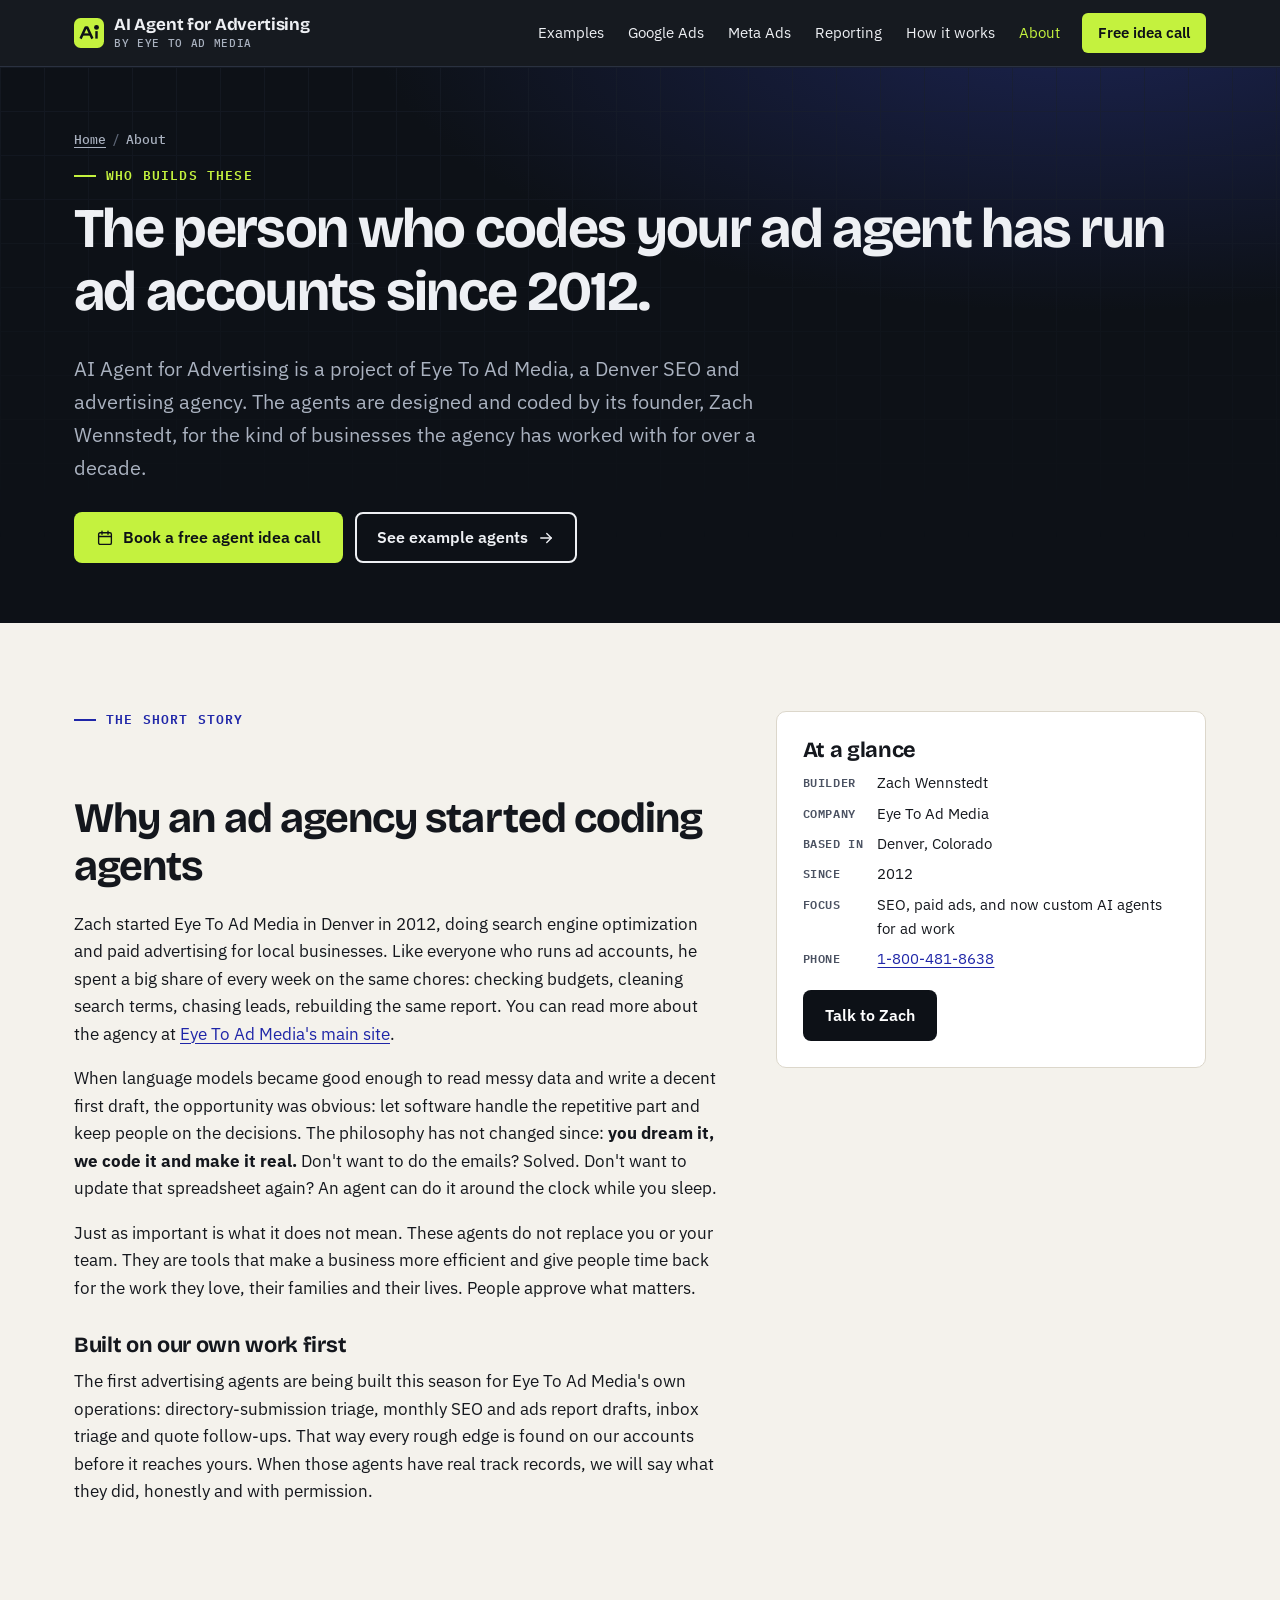
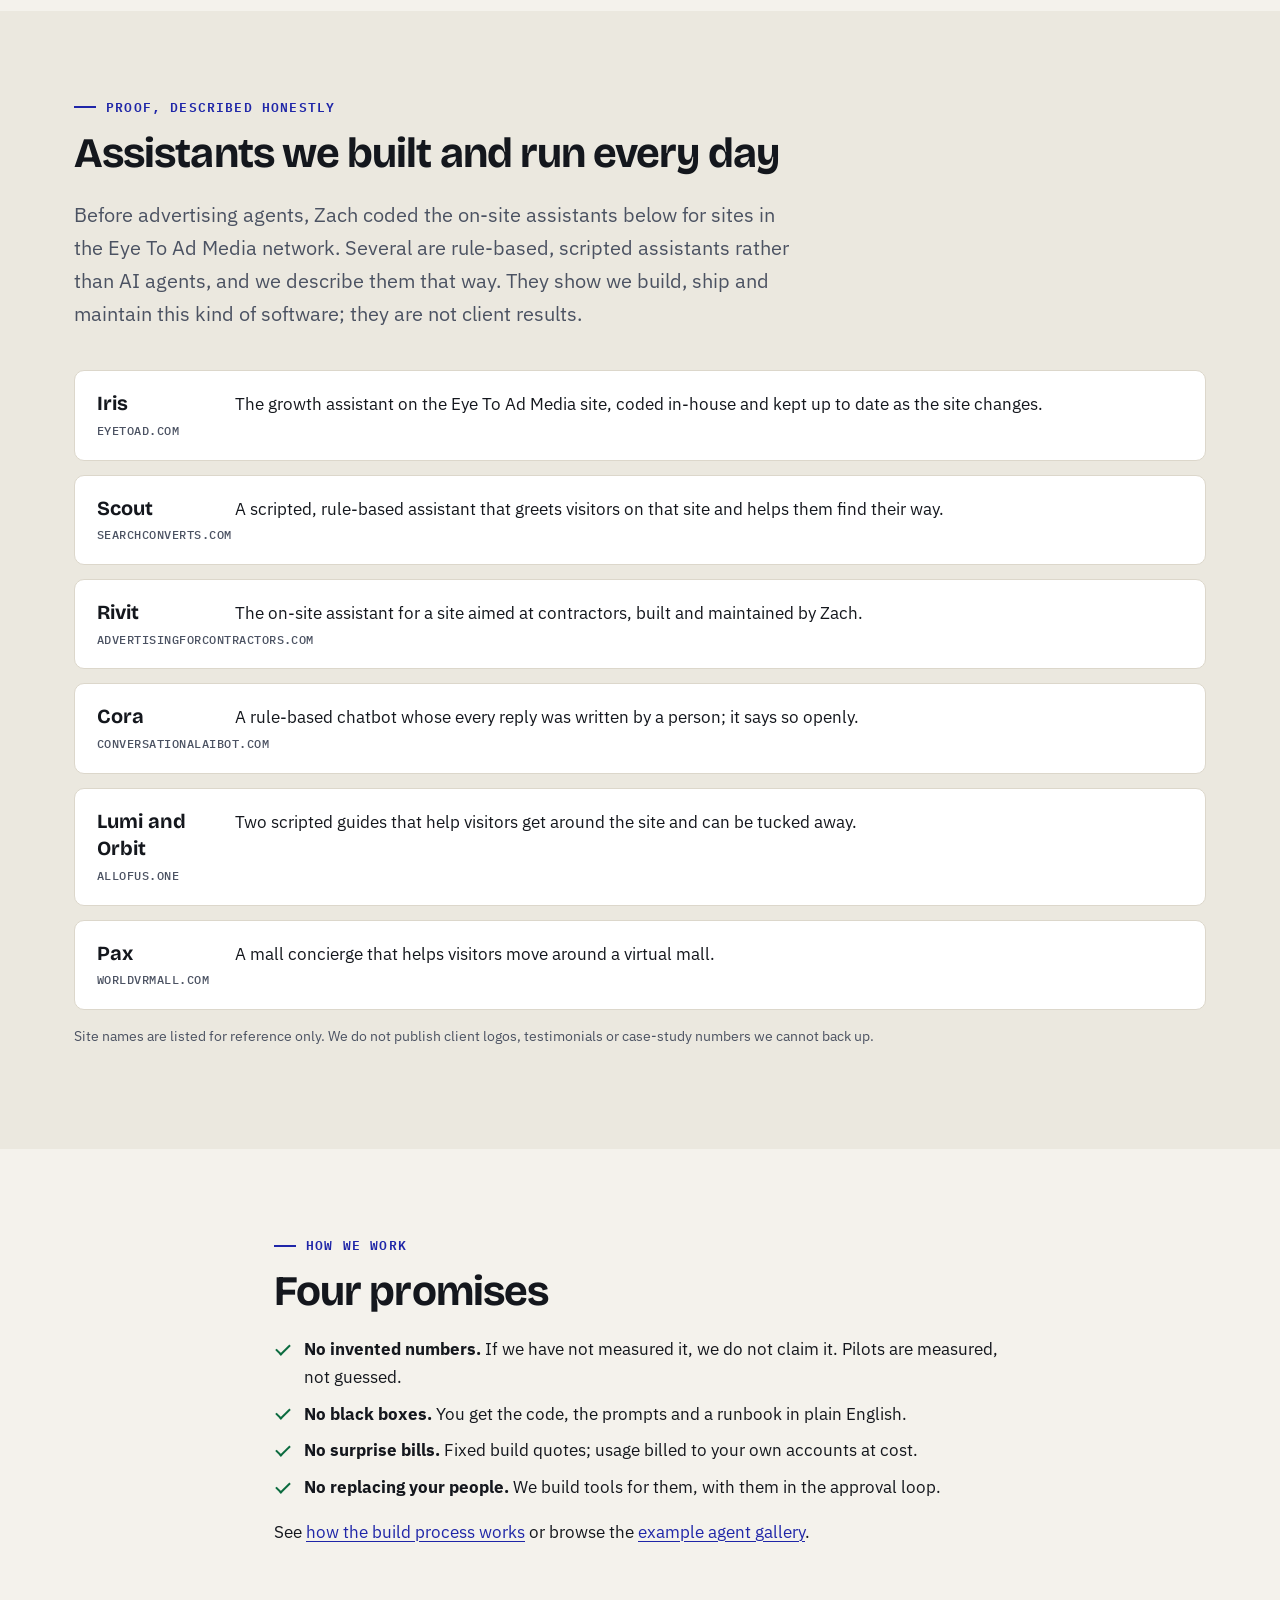
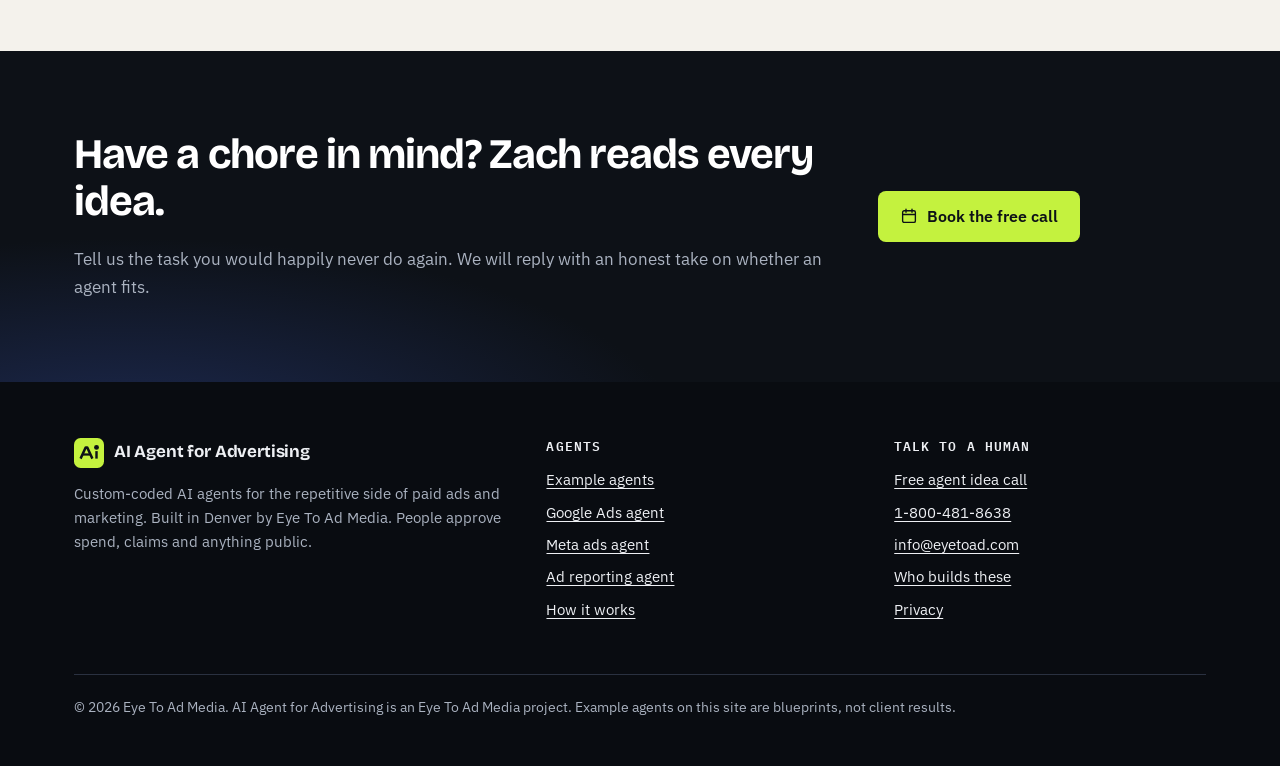
==== about/index.html @ 24d2cf55 "Launch aiagentforadvertising.com static site Home (AI agent for advertising) with animated agent-bot" ====
<!doctype html>
<html lang="en">
<head>
<meta charset="utf-8">
<meta name="viewport" content="width=device-width,initial-scale=1">
<title>About Zach Wennstedt and Eye To Ad Media, Denver</title>
<meta name="description" content="Meet Zach Wennstedt of Eye To Ad Media, a Denver SEO and ads agency since 2012. He codes each ad agent and runs it on his own work first.">
<link rel="canonical" href="https://aiagentforadvertising.com/about/">
<meta name="robots" content="index,follow,max-image-preview:large">
<meta name="theme-color" content="#0d1117">
<link rel="icon" href="/favicon.svg" type="image/svg+xml">
<link rel="apple-touch-icon" href="/apple-touch-icon.png">
<meta property="og:type" content="website">
<meta property="og:site_name" content="AI Agent for Advertising">
<meta property="og:title" content="About Zach Wennstedt and Eye To Ad Media, Denver">
<meta property="og:description" content="Meet Zach Wennstedt of Eye To Ad Media, a Denver SEO and ads agency since 2012. He codes each ad agent and runs it on his own work first.">
<meta property="og:url" content="https://aiagentforadvertising.com/about/">
<meta property="og:image" content="https://aiagentforadvertising.com/og.png">
<meta property="og:image:width" content="1200">
<meta property="og:image:height" content="630">
<meta property="og:image:alt" content="AI Agent for Advertising: an agent watching ad campaigns, with a human approval step">
<meta name="twitter:card" content="summary_large_image">
<meta name="twitter:title" content="About Zach Wennstedt and Eye To Ad Media, Denver">
<meta name="twitter:description" content="Meet Zach Wennstedt of Eye To Ad Media, a Denver SEO and ads agency since 2012. He codes each ad agent and runs it on his own work first.">
<meta name="twitter:image" content="https://aiagentforadvertising.com/og.png">
<link rel="preconnect" href="https://fonts.googleapis.com">
<link rel="preconnect" href="https://fonts.gstatic.com" crossorigin>
<link rel="stylesheet" href="https://fonts.googleapis.com/css2?family=Bricolage+Grotesque:opsz,wght@12..96,700&family=IBM+Plex+Mono:wght@500;600&family=IBM+Plex+Sans:wght@400;500;600&display=swap">
<link rel="stylesheet" href="/assets/site.css">
<script type="application/ld+json">{"@context": "https://schema.org", "@graph": [{"@type": "Organization", "@id": "https://aiagentforadvertising.com/#organization", "name": "AI Agent for Advertising", "url": "https://aiagentforadvertising.com/", "logo": {"@type": "ImageObject", "url": "https://aiagentforadvertising.com/apple-touch-icon.png", "width": 180, "height": 180}, "image": "https://aiagentforadvertising.com/og.png", "description": "Custom-coded AI agents for advertising and marketing work: budget pacing, search-term mining, ad copy drafts, lead follow-up and reporting, with human approval on spend and anything public.", "founder": {"@type": "Person", "name": "Zach Wennstedt"}, "parentOrganization": {"@id": "https://eyetoad.com/#organization", "name": "Eye To Ad Media", "url": "https://eyetoad.com/"}, "areaServed": {"@type": "Country", "name": "United States"}, "knowsAbout": ["AI agents for advertising", "Google Ads", "Meta ads", "PPC reporting", "marketing automation", "human-in-the-loop AI"]}, {"@type": "WebSite", "@id": "https://aiagentforadvertising.com/#website", "url": "https://aiagentforadvertising.com/", "name": "AI Agent for Advertising", "publisher": {"@id": "https://aiagentforadvertising.com/#organization"}, "inLanguage": "en-US"}, {"@type": "AboutPage", "@id": "https://aiagentforadvertising.com/about/#webpage", "url": "https://aiagentforadvertising.com/about/", "name": "About Zach Wennstedt and Eye To Ad Media, Denver", "description": "Meet Zach Wennstedt of Eye To Ad Media, a Denver SEO and ads agency since 2012. He codes each ad agent and runs it on his own work first.", "isPartOf": {"@id": "https://aiagentforadvertising.com/#website"}, "about": {"@id": "https://aiagentforadvertising.com/#organization"}, "inLanguage": "en-US", "primaryImageOfPage": {"@type": "ImageObject", "url": "https://aiagentforadvertising.com/og.png"}, "breadcrumb": {"@id": "https://aiagentforadvertising.com/about/#breadcrumb"}}, {"@type": "BreadcrumbList", "@id": "https://aiagentforadvertising.com/about/#breadcrumb", "itemListElement": [{"@type": "ListItem", "position": 1, "name": "Home", "item": "https://aiagentforadvertising.com/"}, {"@type": "ListItem", "position": 2, "name": "About", "item": "https://aiagentforadvertising.com/about/"}]}, {"@type": "Person", "@id": "https://aiagentforadvertising.com/about/#zach", "name": "Zach Wennstedt", "jobTitle": "Founder", "worksFor": {"@id": "https://eyetoad.com/#organization", "name": "Eye To Ad Media"}, "knowsAbout": ["Google Ads", "Meta ads", "SEO", "AI agents"]}]}</script>
</head>
<body>
<a class="skip" href="#main">Skip to content</a>
<header class="site-head"><div class="wrap">
<a class="brand" href="/" aria-label="AI Agent for Advertising home"><svg viewBox="0 0 32 32" aria-hidden="true" focusable="false"><rect width="32" height="32" rx="7" fill="#c4f23e"/><path d="M7 22l5.5-12h1.6L19.6 22" fill="none" stroke="#0d1117" stroke-width="2.6" stroke-linejoin="round"/><path d="M9.6 17.6h7.4" stroke="#0d1117" stroke-width="2.4"/><circle cx="24" cy="10" r="2.6" fill="#0d1117"/><path d="M24 14v8" stroke="#0d1117" stroke-width="2.6"/></svg><span>AI Agent for Advertising<small>by Eye To Ad Media</small></span></a>
<nav class="nav" aria-label="Main"><a href="/examples/">Examples</a><a href="/google-ads-agent/">Google Ads</a><a href="/meta-ads-agent/">Meta Ads</a><a href="/ad-reporting-agent/">Reporting</a><a href="/how-it-works/">How it works</a><a href="/about/" aria-current="page">About</a><a class="btn btn-lime" href="/contact/">Free idea call</a></nav>
<details class="menu"><summary aria-label="Open menu"><svg viewBox="0 0 24 24" fill="none" stroke="currentColor" stroke-width="1.8" stroke-linecap="round" stroke-linejoin="round" aria-hidden="true" focusable="false"><path d="M4 7h16M4 12h16M4 17h16"/></svg>Menu</summary><nav aria-label="Mobile"><a href="/examples/">Examples</a><a href="/google-ads-agent/">Google Ads</a><a href="/meta-ads-agent/">Meta Ads</a><a href="/ad-reporting-agent/">Reporting</a><a href="/how-it-works/">How it works</a><a href="/about/" aria-current="page">About</a><a class="btn btn-lime" href="/contact/">Free idea call</a></nav></details>
</div></header>
<main id="main">

<section class="hero dark page-hero" aria-labelledby="h1"><div class="wrap">
<nav class="crumbs" aria-label="Breadcrumb"><ol><li><a href="/">Home</a></li><li aria-current="page">About</li></ol></nav><p class="eyebrow">Who builds these</p><h1 id="h1">The person who codes your ad agent has run ad accounts since 2012.</h1><p class="lead">AI Agent for Advertising is a project of Eye To Ad Media, a Denver SEO and advertising agency. The agents are designed and coded by its founder, Zach Wennstedt, for the kind of businesses the agency has worked with for over a decade.</p>
<div class="ctas"><a class="btn btn-lime" href="/contact/"><svg viewBox="0 0 24 24" fill="none" stroke="currentColor" stroke-width="1.8" stroke-linecap="round" stroke-linejoin="round" aria-hidden="true" focusable="false"><rect x="3.5" y="5" width="17" height="15.5" rx="2"/><path d="M3.5 10h17M8 3v4M16 3v4"/></svg>Book a free agent idea call</a><a class="btn btn-ghost" href="/examples/">See example agents<svg viewBox="0 0 24 24" fill="none" stroke="currentColor" stroke-width="1.8" stroke-linecap="round" stroke-linejoin="round" aria-hidden="true" focusable="false"><path d="M5 12h14"/><path d="M13 6l6 6-6 6"/></svg></a></div>
</div></section>

<section class="sec" aria-labelledby="h-story"><div class="wrap">
<div class="split r">
<div class="prose"><p class="eyebrow">The short story</p><h2 id="h-story">Why an ad agency started coding agents</h2>
<p>Zach started Eye To Ad Media in Denver in 2012, doing search engine optimization and paid advertising for local businesses. Like everyone who runs ad accounts, he spent a big share of every week on the same chores: checking budgets, cleaning search terms, chasing leads, rebuilding the same report. You can read more about the agency at <a href="https://eyetoad.com/">Eye To Ad Media's main site</a>.</p>
<p>When language models became good enough to read messy data and write a decent first draft, the opportunity was obvious: let software handle the repetitive part and keep people on the decisions. The philosophy has not changed since: <b>you dream it, we code it and make it real.</b> Don't want to do the emails? Solved. Don't want to update that spreadsheet again? An agent can do it around the clock while you sleep.</p>
<p>Just as important is what it does not mean. These agents do not replace you or your team. They are tools that make a business more efficient and give people time back for the work they love, their families and their lives. People approve what matters.</p>
<h3>Built on our own work first</h3>
<p>The first advertising agents are being built this season for Eye To Ad Media's own operations: directory-submission triage, monthly SEO and ads report drafts, inbox triage and quote follow-ups. That way every rough edge is found on our accounts before it reaches yours. When those agents have real track records, we will say what they did, honestly and with permission.</p></div>
<aside class="card"><h3>At a glance</h3>
<dl class="kv"><dt>Builder</dt><dd>Zach Wennstedt</dd><dt>Company</dt><dd>Eye To Ad Media</dd><dt>Based in</dt><dd>Denver, Colorado</dd><dt>Since</dt><dd>2012</dd><dt>Focus</dt><dd>SEO, paid ads, and now custom AI agents for ad work</dd><dt>Phone</dt><dd><a href="tel:+18004818638">1-800-481-8638</a></dd></dl>
<p style="margin-top:18px"><a class="btn btn-ink" href="/contact/">Talk to Zach</a></p></aside>
</div></div></section>

<section class="sec alt" aria-labelledby="h-proof"><div class="wrap">
<div class="head-row"><p class="eyebrow">Proof, described honestly</p><h2 id="h-proof">Assistants we built and run every day</h2>
<p class="lead">Before advertising agents, Zach coded the on-site assistants below for sites in the Eye To Ad Media network. Several are rule-based, scripted assistants rather than AI agents, and we describe them that way. They show we build, ship and maintain this kind of software; they are not client results.</p></div>
<ul class="proof"><li><div><b>Iris</b><span class="k">eyetoad.com</span></div><p style="margin:0">The growth assistant on the Eye To Ad Media site, coded in-house and kept up to date as the site changes.</p></li><li><div><b>Scout</b><span class="k">searchconverts.com</span></div><p style="margin:0">A scripted, rule-based assistant that greets visitors on that site and helps them find their way.</p></li><li><div><b>Rivit</b><span class="k">advertisingforcontractors.com</span></div><p style="margin:0">The on-site assistant for a site aimed at contractors, built and maintained by Zach.</p></li><li><div><b>Cora</b><span class="k">conversationalaibot.com</span></div><p style="margin:0">A rule-based chatbot whose every reply was written by a person; it says so openly.</p></li><li><div><b>Lumi and Orbit</b><span class="k">allofus.one</span></div><p style="margin:0">Two scripted guides that help visitors get around the site and can be tucked away.</p></li><li><div><b>Pax</b><span class="k">worldvrmall.com</span></div><p style="margin:0">A mall concierge that helps visitors move around a virtual mall.</p></li></ul>
<p class="src" style="margin-top:16px">Site names are listed for reference only. We do not publish client logos, testimonials or case-study numbers we cannot back up.</p>
</div></section>

<section class="sec" aria-labelledby="h-how"><div class="wrap narrow">
<p class="eyebrow">How we work</p><h2 id="h-how">Four promises</h2>
<ul class="checks">
<li><b>No invented numbers.</b> If we have not measured it, we do not claim it. Pilots are measured, not guessed.</li>
<li><b>No black boxes.</b> You get the code, the prompts and a runbook in plain English.</li>
<li><b>No surprise bills.</b> Fixed build quotes; usage billed to your own accounts at cost.</li>
<li><b>No replacing your people.</b> We build tools for them, with them in the approval loop.</li>
</ul>
<p>See <a href="/how-it-works/">how the build process works</a> or browse the <a href="/examples/">example agent gallery</a>.</p>
</div></section>
<section class="cta-band"><div class="wrap">
<div><h2>Have a chore in mind? Zach reads every idea.</h2><p>Tell us the task you would happily never do again. We will reply with an honest take on whether an agent fits.</p></div>
<div><a class="btn btn-lime" href="/contact/"><svg viewBox="0 0 24 24" fill="none" stroke="currentColor" stroke-width="1.8" stroke-linecap="round" stroke-linejoin="round" aria-hidden="true" focusable="false"><rect x="3.5" y="5" width="17" height="15.5" rx="2"/><path d="M3.5 10h17M8 3v4M16 3v4"/></svg>Book the free call</a></div>
</div></section>

</main>
<footer class="foot"><div class="wrap">
<div class="about"><a class="brand" href="/"><svg viewBox="0 0 32 32" aria-hidden="true" focusable="false"><rect width="32" height="32" rx="7" fill="#c4f23e"/><path d="M7 22l5.5-12h1.6L19.6 22" fill="none" stroke="#0d1117" stroke-width="2.6" stroke-linejoin="round"/><path d="M9.6 17.6h7.4" stroke="#0d1117" stroke-width="2.4"/><circle cx="24" cy="10" r="2.6" fill="#0d1117"/><path d="M24 14v8" stroke="#0d1117" stroke-width="2.6"/></svg><span>AI Agent for Advertising</span></a>
<p style="margin-top:14px">Custom-coded AI agents for the repetitive side of paid ads and marketing. Built in Denver by Eye To Ad Media. People approve spend, claims and anything public.</p></div>
<div><h2>Agents</h2><ul>
<li><a href="/examples/">Example agents</a></li><li><a href="/google-ads-agent/">Google Ads agent</a></li>
<li><a href="/meta-ads-agent/">Meta ads agent</a></li><li><a href="/ad-reporting-agent/">Ad reporting agent</a></li>
<li><a href="/how-it-works/">How it works</a></li></ul></div>
<div><h2>Talk to a human</h2><ul>
<li><a href="/contact/">Free agent idea call</a></li>
<li><a href="tel:+18004818638">1-800-481-8638</a></li>
<li><a href="mailto:info@eyetoad.com">info@eyetoad.com</a></li>
<li><a href="/about/">Who builds these</a></li><li><a href="/privacy/">Privacy</a></li></ul></div>
<p class="legal">&copy; 2026 Eye To Ad Media. AI Agent for Advertising is an Eye To Ad Media project. Example agents on this site are blueprints, not client results.</p>
</div></footer>
<script src="/assets/site.js" defer></script>
</body>
</html>
---- assets/site.css ----
/* aiagentforadvertising.com — "ops console" design system */
:root{
  --ink:#0d1117;--ink2:#161b24;--paper:#f4f2ec;--card:#fff;--line:#dcd7cb;--line2:#ebe7dd;
  --text:#14171d;--muted:#4b5262;--accent:#3038d6;--accent-ink:#1f26a8;--accent-soft:#e7e8fb;
  --lime:#c4f23e;--amber:#9a4a06;--amber-soft:#fdf0dc;--green:#0b6b3f;--green-soft:#e2f4ea;--red:#a3202a;--red-soft:#fbe5e6;
  --on-dark:#eef0f4;--on-dark-muted:#aab2c0;--dark-line:#2a3140;
  --r:10px;--r-sm:6px;--max:1180px;--gut:24px;
  --f-head:"Bricolage Grotesque",ui-sans-serif,system-ui,sans-serif;
  --f-body:"IBM Plex Sans",ui-sans-serif,system-ui,-apple-system,"Segoe UI",sans-serif;
  --f-mono:"IBM Plex Mono",ui-monospace,SFMono-Regular,Menlo,monospace;
}
*,*::before,*::after{box-sizing:border-box}
html{-webkit-text-size-adjust:100%;scroll-padding-top:84px}
body{margin:0;background:var(--paper);color:var(--text);font:400 17px/1.62 var(--f-body);overflow-x:hidden}
img,svg{max-width:100%;height:auto}
a{color:var(--accent-ink);text-underline-offset:3px;text-decoration-thickness:1px}
a:hover{text-decoration-thickness:2px}
:focus-visible{outline:3px solid var(--accent);outline-offset:3px;border-radius:4px}
.dark :focus-visible,.site-head :focus-visible,.foot :focus-visible{outline-color:var(--lime)}
h1,h2,h3,h4{font-family:var(--f-head);line-height:1.12;letter-spacing:-.015em;margin:0 0 .5em;color:inherit;font-weight:700}
h1{font-size:clamp(34px,4.6vw,56px);letter-spacing:-.03em}
h2{font-size:clamp(27px,3.4vw,42px);letter-spacing:-.022em}
h3{font-size:clamp(19px,1.7vw,22px)}
p{margin:0 0 1em}
ul,ol{padding-left:1.2em;margin:0 0 1em}
li{margin:.25em 0}
.skip{position:absolute;left:-999px;top:8px;background:var(--lime);color:var(--ink);padding:10px 14px;z-index:99;border-radius:var(--r-sm);font-weight:600}
.skip:focus{left:8px}
.wrap{max-width:var(--max);margin:0 auto;padding:0 var(--gut)}
.narrow{max-width:780px}
.sec{padding:88px 0}
.sec.tight{padding:56px 0}
.sec.alt{background:#ebe8df}
.eyebrow{font:600 13px/1.3 var(--f-mono);letter-spacing:.09em;text-transform:uppercase;color:var(--accent-ink);margin:0 0 14px;display:flex;align-items:center;gap:10px}
.eyebrow::before{content:"";width:22px;height:2px;background:currentColor}
.dark .eyebrow{color:var(--lime)}
.lead{font-size:clamp(18px,1.6vw,21px);color:var(--muted);max-width:720px}
.dark .lead{color:var(--on-dark-muted)}
.mono{font-family:var(--f-mono)}
.small{font-size:14px}
.muted{color:var(--muted)}
.dark{background:var(--ink);color:var(--on-dark)}
.dark a{color:var(--lime)}

/* header */
.site-head{position:sticky;top:0;z-index:50;background:rgba(13,17,23,.96);color:var(--on-dark);border-bottom:1px solid var(--dark-line);backdrop-filter:saturate(1.4) blur(8px)}
.site-head .wrap{display:flex;align-items:center;justify-content:space-between;gap:20px;min-height:66px}
.brand{display:flex;align-items:center;gap:10px;color:var(--on-dark);text-decoration:none;font:700 17px/1.1 var(--f-head);letter-spacing:-.01em}
.brand svg{width:30px;height:30px;flex:none}
.brand small{display:block;font:500 11px/1.2 var(--f-mono);color:var(--on-dark-muted);letter-spacing:.06em;text-transform:uppercase;margin-top:3px}
.nav{display:flex;align-items:center;gap:4px}
.nav a{color:var(--on-dark);text-decoration:none;font-size:15px;padding:8px 10px;border-radius:var(--r-sm)}
.nav a:hover{background:#1d2430}
.nav a[aria-current="page"]{color:var(--lime)}
.nav .btn{margin-left:8px}
.menu{display:none}

/* buttons */
.btn{display:inline-flex;align-items:center;justify-content:center;gap:9px;font:600 16px/1.2 var(--f-body);padding:14px 20px;border-radius:8px;border:2px solid transparent;text-decoration:none;cursor:pointer;transition:transform .15s ease,background .15s ease}
.btn svg{width:18px;height:18px;flex:none}
.btn-lime{background:var(--lime);color:#0d1117!important}
.btn-lime:hover{background:#d6ff5c}
.btn-ink{background:var(--ink);color:#fff!important}
.btn-ink:hover{background:#262d3a}
.btn-ghost{border-color:currentColor;color:inherit!important;background:transparent}
.dark .btn-ghost{color:var(--on-dark)!important}
.btn-ghost:hover{background:rgba(127,127,127,.12)}
.nav .btn{padding:9px 14px;font-size:15px}
.btn:active{transform:translateY(1px)}
.ctas{display:flex;flex-wrap:wrap;gap:12px;margin-top:28px}

/* hero */
.hero{position:relative;overflow:hidden;padding:72px 0 80px;background:var(--ink) radial-gradient(1200px 500px at 85% -10%,#1b2350 0%,transparent 60%)}
.hero::before{content:"";position:absolute;inset:0;background-image:linear-gradient(#1a202b 1px,transparent 1px),linear-gradient(90deg,#1a202b 1px,transparent 1px);background-size:44px 44px;opacity:.55;mask-image:linear-gradient(180deg,#000 0%,transparent 85%);-webkit-mask-image:linear-gradient(180deg,#000 0%,transparent 85%)}
.hero .wrap{position:relative;display:grid;grid-template-columns:1fr 1.05fr;gap:48px;align-items:center}
.hero h1 em{font-style:normal;color:var(--lime)}
.hero-sub{display:flex;flex-wrap:wrap;gap:8px 18px;margin-top:26px;font:500 13px/1.4 var(--f-mono);color:var(--on-dark-muted)}
.hero-sub span{display:inline-flex;align-items:center;gap:7px}
.hero-sub svg{width:15px;height:15px;color:var(--lime)}
.page-hero{padding:64px 0 60px}
.page-hero .wrap{display:block}
.crumbs{font:500 13px/1.4 var(--f-mono);color:var(--on-dark-muted);margin:0 0 18px}
.crumbs ol{list-style:none;padding:0;margin:0;display:flex;flex-wrap:wrap;gap:6px}
.crumbs li{margin:0}
.crumbs li+li::before{content:"/";margin-right:6px;color:#5d6676}
.crumbs a{color:var(--on-dark-muted)}

/* console visual */
.console{background:#0a0e14;border:1px solid var(--dark-line);border-radius:var(--r);box-shadow:0 30px 80px -30px rgba(0,0,0,.8),0 0 0 1px rgba(196,242,62,.05);overflow:hidden}
.console figcaption{font:500 12px/1.4 var(--f-mono);color:var(--on-dark-muted);padding:10px 14px;border-top:1px solid var(--dark-line)}
.console svg{display:block;width:100%;height:auto}
.scan{animation:scan 6s linear infinite}
@keyframes scan{0%{transform:translateX(0)}100%{transform:translateX(330px)}}
.blink{animation:blink 1.6s steps(2,start) infinite}
@keyframes blink{to{visibility:hidden}}
.log-line{opacity:0;animation:logIn 12s ease infinite}
.log-line:nth-of-type(2){animation-delay:3s}
.log-line:nth-of-type(3){animation-delay:6s}
.log-line:nth-of-type(4){animation-delay:9s}
@keyframes logIn{0%{opacity:0}4%{opacity:1}88%{opacity:1}96%,100%{opacity:0}}
.pulse{animation:pulse 2.4s ease-in-out infinite;transform-origin:center;transform-box:fill-box}
@keyframes pulse{0%,100%{opacity:.35}50%{opacity:1}}
.bar-grow{animation:grow 6s ease-in-out infinite alternate;transform-box:fill-box;transform-origin:left center}
@keyframes grow{from{transform:scaleX(.82)}to{transform:scaleX(1)}}

/* cards & grids */
.grid{display:grid;gap:20px;grid-template-columns:repeat(auto-fit,minmax(min(100%,270px),1fr))}
.grid.wide{grid-template-columns:repeat(auto-fit,minmax(min(100%,340px),1fr))}
.grid.two{grid-template-columns:repeat(2,minmax(0,1fr))}
.card{background:var(--card);border:1px solid var(--line);border-radius:var(--r);padding:26px}
.card h3{margin-bottom:.4em}
.card h3>svg{width:22px;height:22px;vertical-align:-4px;color:var(--accent);margin-right:4px}
.card p:last-child,.card ul:last-child{margin-bottom:0}
.ico{width:42px;height:42px;border-radius:8px;background:var(--accent-soft);color:var(--accent);display:grid;place-items:center;margin-bottom:16px}
.ico svg{width:22px;height:22px}
.approve{display:flex;gap:8px;align-items:flex-start;margin-top:14px;padding-top:14px;border-top:1px dashed var(--line);font-size:15px;color:var(--muted)}
.approve svg{width:18px;height:18px;flex:none;margin-top:3px;color:var(--green)}
.approve b{color:var(--text)}
.split{display:grid;grid-template-columns:1fr 1fr;gap:56px;align-items:start}
.split.r{grid-template-columns:1.2fr .8fr}
.head-row{max-width:760px;margin-bottom:40px}

/* compare table */
.tbl-wrap{overflow-x:auto;border:1px solid var(--line);border-radius:var(--r);background:var(--card)}
table{border-collapse:collapse;width:100%;font-size:15.5px}
th,td{text-align:left;vertical-align:top;padding:14px 16px;border-bottom:1px solid var(--line2)}
thead th{font:600 13px/1.3 var(--f-mono);text-transform:uppercase;letter-spacing:.06em;color:var(--muted);background:#faf9f5}
tbody tr:last-child td,tbody tr:last-child th{border-bottom:0}
th[scope=row]{font-weight:600;width:20%}
.col-us{background:#f5f6ff}
.cmp{min-width:720px}

/* approval tiers */
.tiers{display:grid;grid-template-columns:repeat(3,minmax(0,1fr));gap:20px}
.tier{border-radius:var(--r);padding:26px;border:1px solid var(--line);background:var(--card)}
.tier h3{display:flex;align-items:center;gap:10px}
.tier h3 svg{width:22px;height:22px}
.tier.go{border-top:5px solid var(--green)}.tier.go h3 svg{color:var(--green)}
.tier.ask{border-top:5px solid var(--amber)}.tier.ask h3 svg{color:var(--amber)}
.tier.no{border-top:5px solid var(--red)}.tier.no h3 svg{color:var(--red)}
.tier ul{padding-left:1.1em}

/* steps */
.steps{counter-reset:s;display:grid;grid-template-columns:repeat(4,minmax(0,1fr));gap:20px;list-style:none;padding:0}
.steps li{margin:0;counter-increment:s;background:var(--ink2);border:1px solid var(--dark-line);border-radius:var(--r);padding:26px;color:var(--on-dark)}
.steps li::before{content:"0" counter(s);display:block;font:600 14px/1 var(--f-mono);color:var(--lime);margin-bottom:18px}
.steps h3{color:#fff}
.steps p{color:var(--on-dark-muted);margin:0}

/* calculator */
.calc{display:grid;grid-template-columns:1.25fr .75fr;gap:0;background:var(--card);border:1px solid var(--line);border-radius:var(--r);overflow:hidden}
.calc-in{padding:28px}
.calc-out{background:var(--ink);color:var(--on-dark);padding:28px;display:flex;flex-direction:column;gap:18px}
.row{display:grid;grid-template-columns:1fr 112px;gap:14px;align-items:center;padding:11px 0;border-bottom:1px solid var(--line2)}
.row label{font-weight:500}
.row small{display:block;color:var(--muted);font-size:13.5px;font-weight:400}
input[type=number],input[type=text],input[type=email],input[type=tel],select,textarea{width:100%;font:inherit;font-size:16px;color:var(--text);background:#fff;border:1.5px solid #9aa1ad;border-radius:var(--r-sm);padding:10px 12px}
input:focus,select:focus,textarea:focus{border-color:var(--accent)}
.calc-out .big{font:700 clamp(36px,4vw,52px)/1 var(--f-head);color:var(--lime)}
.calc-out .lbl{font:500 13px/1.4 var(--f-mono);color:var(--on-dark-muted);text-transform:uppercase;letter-spacing:.05em}
.calc-out .stat{border-bottom:1px solid var(--dark-line);padding-bottom:16px}
.assume{margin-top:18px;background:var(--amber-soft);border:1px solid #f0d5ab;border-radius:var(--r-sm);padding:14px 16px;font-size:14.5px}
.assume b{color:var(--amber)}

/* charts */
.chart{background:var(--card);border:1px solid var(--line);border-radius:var(--r);padding:22px 22px 16px;margin:0}
.chart svg{display:block;width:100%;height:auto}
.chart figcaption{font-size:14px;color:var(--muted);margin-top:10px}
.chart details{margin-top:10px;font-size:14px}
.chart summary{cursor:pointer;font-weight:600;color:var(--accent-ink)}
.chart table{font-size:14px;margin-top:8px}
.src{font-size:13.5px;color:var(--muted)}
.src a{color:var(--muted)}

/* FAQ */
.faq details{background:var(--card);border:1px solid var(--line);border-radius:var(--r);margin:0 0 12px;padding:0}
.faq summary{list-style:none;cursor:pointer;padding:20px 54px 20px 22px;font:600 18px/1.35 var(--f-head);position:relative}
.faq summary::-webkit-details-marker{display:none}
.faq summary::after{content:"";position:absolute;right:22px;top:50%;width:12px;height:12px;border-right:2px solid var(--accent);border-bottom:2px solid var(--accent);transform:translateY(-70%) rotate(45deg);transition:transform .2s}
.faq details[open] summary::after{transform:translateY(-30%) rotate(-135deg)}
.faq .a{padding:0 22px 20px;color:var(--muted)}
.faq .a p:last-child{margin:0}

/* callouts */
.note{border-left:4px solid var(--accent);background:var(--accent-soft);padding:16px 20px;border-radius:0 var(--r-sm) var(--r-sm) 0;margin:0 0 1.2em}
.note.warn{border-color:var(--amber);background:var(--amber-soft)}
.kv{display:grid;grid-template-columns:auto 1fr;gap:6px 14px;font-size:15px;margin:0}
.kv dt{font:600 12px/1.9 var(--f-mono);text-transform:uppercase;letter-spacing:.05em;color:var(--muted)}
.kv dd{margin:0}
.checks{list-style:none;padding:0}
.checks li{position:relative;padding-left:30px;margin:.55em 0}
.checks li::before{content:"";position:absolute;left:2px;top:.45em;width:14px;height:8px;border-left:2.5px solid var(--green);border-bottom:2.5px solid var(--green);transform:rotate(-45deg)}
.xs li::before{border-color:var(--red);width:12px;height:12px;border-bottom:0;transform:none;border-left:0;background:linear-gradient(45deg,transparent 44%,var(--red) 44%,var(--red) 56%,transparent 56%),linear-gradient(-45deg,transparent 44%,var(--red) 44%,var(--red) 56%,transparent 56%);top:.4em}
.pillars{display:grid;grid-template-columns:repeat(auto-fit,minmax(min(100%,230px),1fr));gap:1px;background:var(--line);border:1px solid var(--line);border-radius:var(--r);overflow:hidden}
.pillars>div{background:var(--card);padding:22px}
.pillars h3{font-size:18px}

/* gallery */
.filters{display:grid;gap:14px;margin:0 0 26px;padding:20px;background:var(--card);border:1px solid var(--line);border-radius:var(--r)}
.filters[hidden]{display:none}
.fgroup{display:flex;flex-wrap:wrap;align-items:center;gap:8px}
.fgroup .flabel{font:600 12px/1 var(--f-mono);text-transform:uppercase;letter-spacing:.07em;color:var(--muted);min-width:80px}
.fbtn{font:500 14.5px/1.2 var(--f-body);padding:9px 13px;border-radius:var(--r-sm);border:1.5px solid #9aa1ad;background:#fff;color:var(--text);cursor:pointer}
.fbtn[aria-pressed="true"]{background:var(--ink);border-color:var(--ink);color:#fff}
.fcount{font:500 14px/1.4 var(--f-mono);color:var(--muted)}
.agent{display:flex;flex-direction:column}
.agent[hidden]{display:none}
.tags{display:flex;flex-wrap:wrap;gap:6px;margin:0 0 12px}
.tag{font:600 11.5px/1 var(--f-mono);text-transform:uppercase;letter-spacing:.05em;padding:6px 8px;border-radius:4px;background:#efede6;color:#3b4150}
.tag.p{background:var(--accent-soft);color:var(--accent-ink)}
.agent dl{margin:6px 0 0;display:grid;gap:10px}
.agent dt{font:600 12px/1.3 var(--f-mono);text-transform:uppercase;letter-spacing:.05em;color:var(--muted)}
.agent dd{margin:2px 0 0;font-size:15.5px}
.agent .free{margin-top:auto;padding-top:14px}
.free span{display:block;background:var(--green-soft);color:var(--green);border-radius:var(--r-sm);padding:10px 12px;font-size:14.5px;font-weight:500}
.banner{display:flex;gap:14px;align-items:flex-start;background:var(--amber-soft);border:1px solid #f0d5ab;border-radius:var(--r);padding:18px 20px;margin-bottom:24px}
.banner svg{width:24px;height:24px;flex:none;color:var(--amber)}

/* proof list */
.proof{list-style:none;padding:0;margin:0;display:grid;gap:14px}
.proof li{margin:0;display:grid;grid-template-columns:120px 1fr;gap:18px;background:var(--card);border:1px solid var(--line);border-radius:var(--r);padding:20px 22px}
.proof b{font:700 20px/1.2 var(--f-head)}
.proof .k{font:500 12px/1.4 var(--f-mono);color:var(--muted);display:block;margin-top:4px;text-transform:uppercase;letter-spacing:.04em}

/* form */
.form{background:var(--card);border:1px solid var(--line);border-radius:var(--r);padding:30px}
.field{margin:0 0 18px}
.field label,.field legend{display:block;font-weight:600;margin-bottom:6px}
.field .hint{font-weight:400;color:var(--muted);font-size:14px}
fieldset{border:0;padding:0;margin:0 0 18px}
.checkgrid{display:grid;grid-template-columns:repeat(auto-fit,minmax(min(100%,170px),1fr));gap:8px}
.checkgrid label{display:flex;gap:9px;align-items:center;font-weight:500;border:1.5px solid var(--line);border-radius:var(--r-sm);padding:10px 12px;cursor:pointer;background:#fff}
.checkgrid input{width:18px;height:18px;accent-color:var(--accent)}
.hp{position:absolute!important;left:-9999px!important;width:1px;height:1px;overflow:hidden}
.status{border-radius:var(--r-sm);padding:16px 18px;margin-top:16px;font-weight:500}
.status[hidden]{display:none}
.status.ok{background:var(--green-soft);color:var(--green);border:1px solid #b7e0c8}
.status.err{background:var(--red-soft);color:var(--red);border:1px solid #f1bcc0}
.form button[disabled]{opacity:.65;cursor:wait}
.two-col{display:grid;grid-template-columns:1fr 1fr;gap:0 16px}

/* CTA band */
.cta-band{padding:80px 0;background:var(--ink) radial-gradient(800px 300px at 10% 120%,#1d2a52 0%,transparent 70%);color:var(--on-dark)}
.cta-band .wrap{display:grid;grid-template-columns:1.4fr .6fr;gap:40px;align-items:center}
.cta-band h2{color:#fff}
.cta-band p{color:var(--on-dark-muted);margin:0}

/* prose */
.prose h2{margin-top:1.6em}
.prose h3{margin-top:1.4em}
.prose>*:first-child{margin-top:0}

/* footer */
.foot{background:#090c11;color:var(--on-dark-muted);padding:56px 0 34px;font-size:15px}
.foot .wrap{display:grid;grid-template-columns:1.4fr 1fr 1fr;gap:36px}
.foot h2{font:600 13px/1.3 var(--f-mono);color:var(--on-dark);text-transform:uppercase;letter-spacing:.08em;margin:0 0 14px}
.foot ul{list-style:none;padding:0;margin:0}
.foot li{margin:0 0 8px}
.foot a{color:var(--on-dark)}
.foot .legal{grid-column:1/-1;border-top:1px solid var(--dark-line);padding-top:22px;margin-top:8px;font-size:13.5px}

/* ---------- responsive (after base rules, on purpose) ---------- */
@media (max-width:1060px){
  .nav a{padding:8px 7px;font-size:14.5px}
  .steps{grid-template-columns:repeat(2,minmax(0,1fr))}
}
@media (max-width:960px){
  .nav{display:none}
  .menu{display:block;position:relative}
  .menu summary{list-style:none;cursor:pointer;display:flex;align-items:center;gap:8px;font:600 15px/1 var(--f-body);color:var(--on-dark);border:1.5px solid var(--dark-line);border-radius:8px;padding:10px 14px}
  .menu summary::-webkit-details-marker{display:none}
  .menu summary svg{width:18px;height:18px}
  .menu nav{position:absolute;right:0;top:calc(100% + 10px);width:min(86vw,320px);background:var(--ink2);border:1px solid var(--dark-line);border-radius:var(--r);padding:10px;display:grid;gap:2px;box-shadow:0 20px 50px rgba(0,0,0,.5)}
  .menu nav a{color:var(--on-dark);text-decoration:none;padding:12px;border-radius:var(--r-sm);font-size:16px}
  .menu nav a:hover{background:#1d2430}
  .menu nav a[aria-current="page"]{color:var(--lime)}
  .menu nav .btn{margin-top:6px;color:#0d1117}
  .hero .wrap{grid-template-columns:1fr;gap:40px}
  .split,.split.r{grid-template-columns:1fr;gap:32px}
  .calc{grid-template-columns:1fr}
  .tiers{grid-template-columns:1fr}
  .cta-band .wrap{grid-template-columns:1fr;gap:24px}
  .foot .wrap{grid-template-columns:1fr 1fr}
  .foot .about{grid-column:1/-1}
}
@media (max-width:640px){
  :root{--gut:16px}
  body{font-size:16.5px}
  .sec{padding:60px 0}
  .sec.tight{padding:44px 0}
  .hero{padding:44px 0 52px}
  .page-hero{padding:40px 0 44px}
  .steps{grid-template-columns:1fr}
  .grid.two{grid-template-columns:1fr}
  .card,.tier{padding:22px}
  .calc-in,.calc-out,.form{padding:20px}
  .row{grid-template-columns:1fr 92px}
  .proof li{grid-template-columns:1fr;gap:6px}
  .two-col{grid-template-columns:1fr}
  .fgroup .flabel{min-width:100%}
  .brand small{display:none}
  .foot .wrap{grid-template-columns:1fr}
  .ctas .btn{width:100%}
  .faq summary{font-size:17px;padding:18px 48px 18px 18px}
  .faq .a{padding:0 18px 18px}
  .tbl-wrap.stack{overflow:visible;border:0;background:none}
  .stack table,.stack tbody,.stack tr,.stack th,.stack td{display:block;width:auto}
  .stack table{min-width:0}
  .stack thead{display:none}
  .stack tr{background:var(--card);border:1px solid var(--line);border-radius:var(--r);margin-bottom:14px;overflow:hidden}
  .stack th[scope=row]{width:auto;background:#faf9f5;font-family:var(--f-head);font-size:17px;border-bottom:1px solid var(--line2)}
  .stack td{border-bottom:1px solid var(--line2);padding:12px 16px}
  .stack td::before{content:attr(data-label);display:block;font:600 11.5px/1.4 var(--f-mono);text-transform:uppercase;letter-spacing:.05em;color:var(--muted);margin-bottom:3px}
  .stack tr td:last-child{border-bottom:0}
}
@media (prefers-reduced-motion:reduce){
  *,*::before,*::after{animation:none!important;transition:none!important;scroll-behavior:auto!important}
  .log-line{opacity:1}
}
.sr{position:absolute;width:1px;height:1px;padding:0;margin:-1px;overflow:hidden;clip:rect(0,0,0,0);white-space:nowrap;border:0}
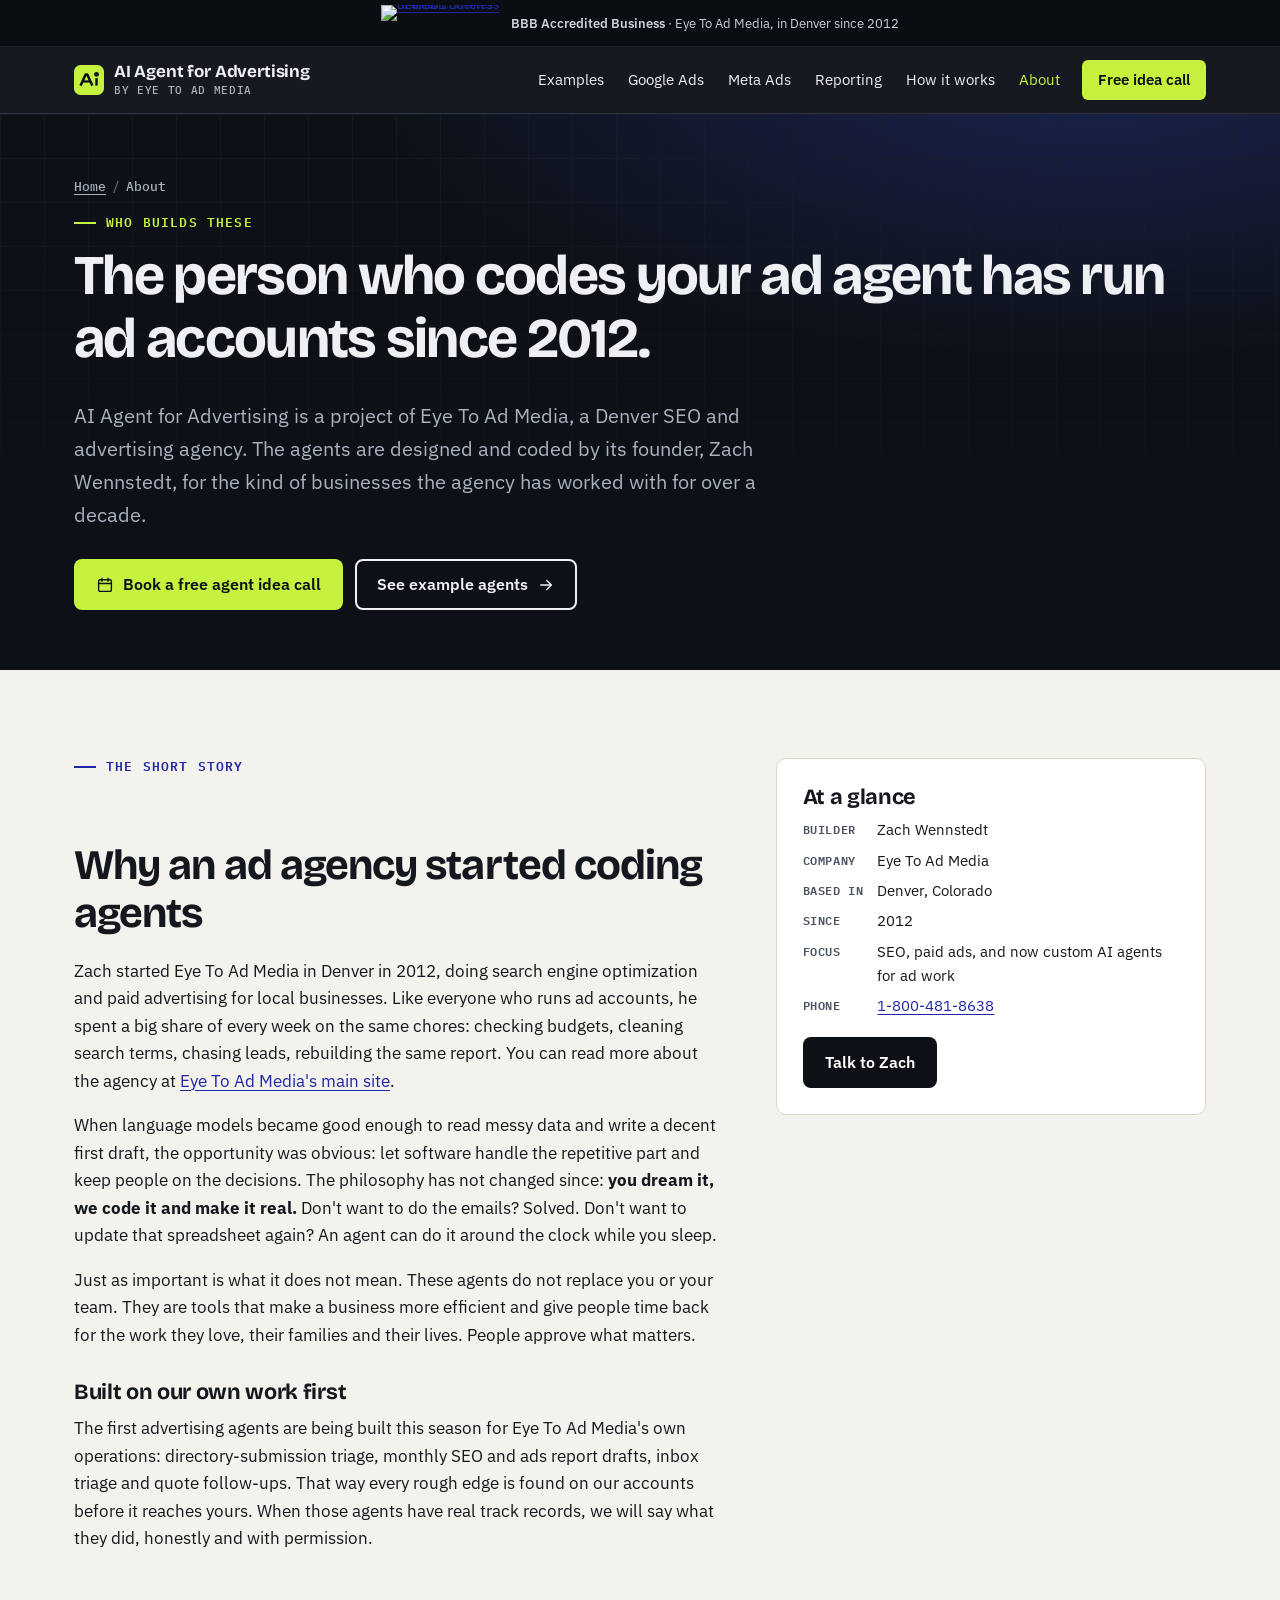
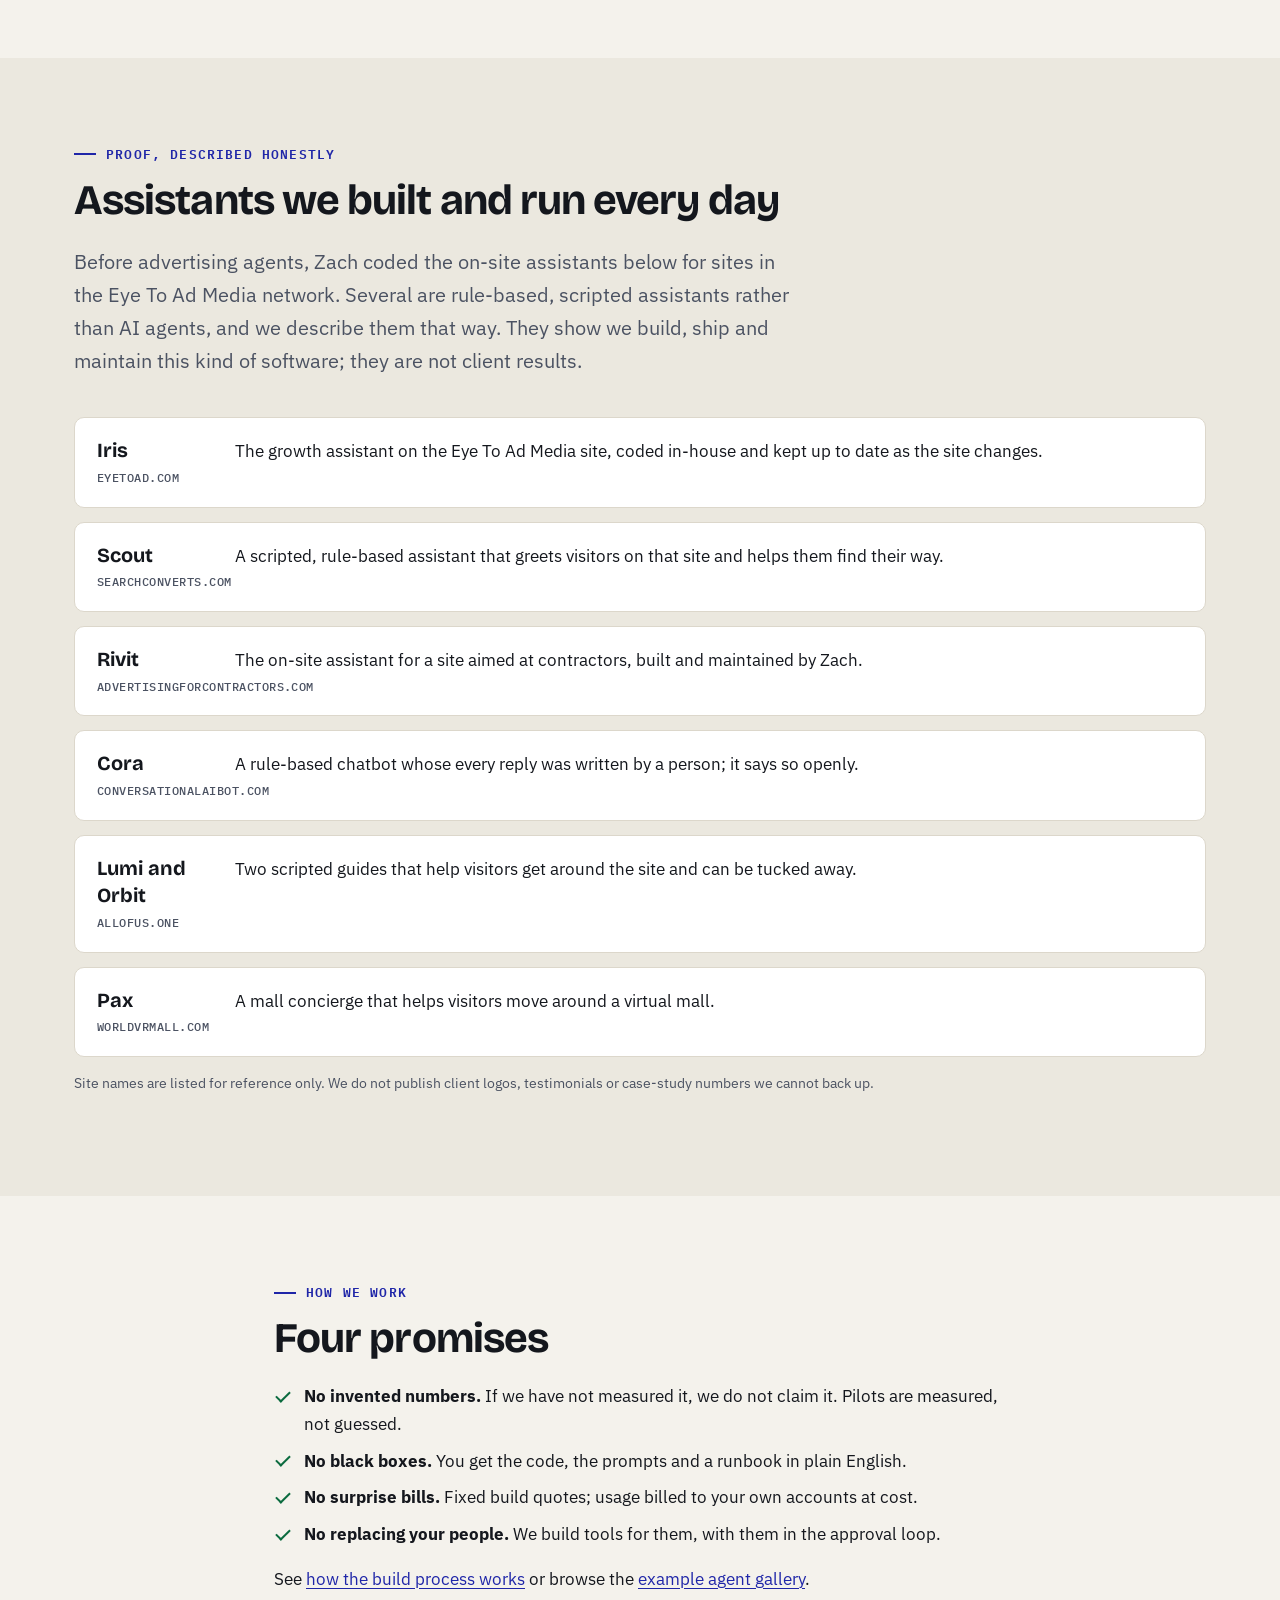
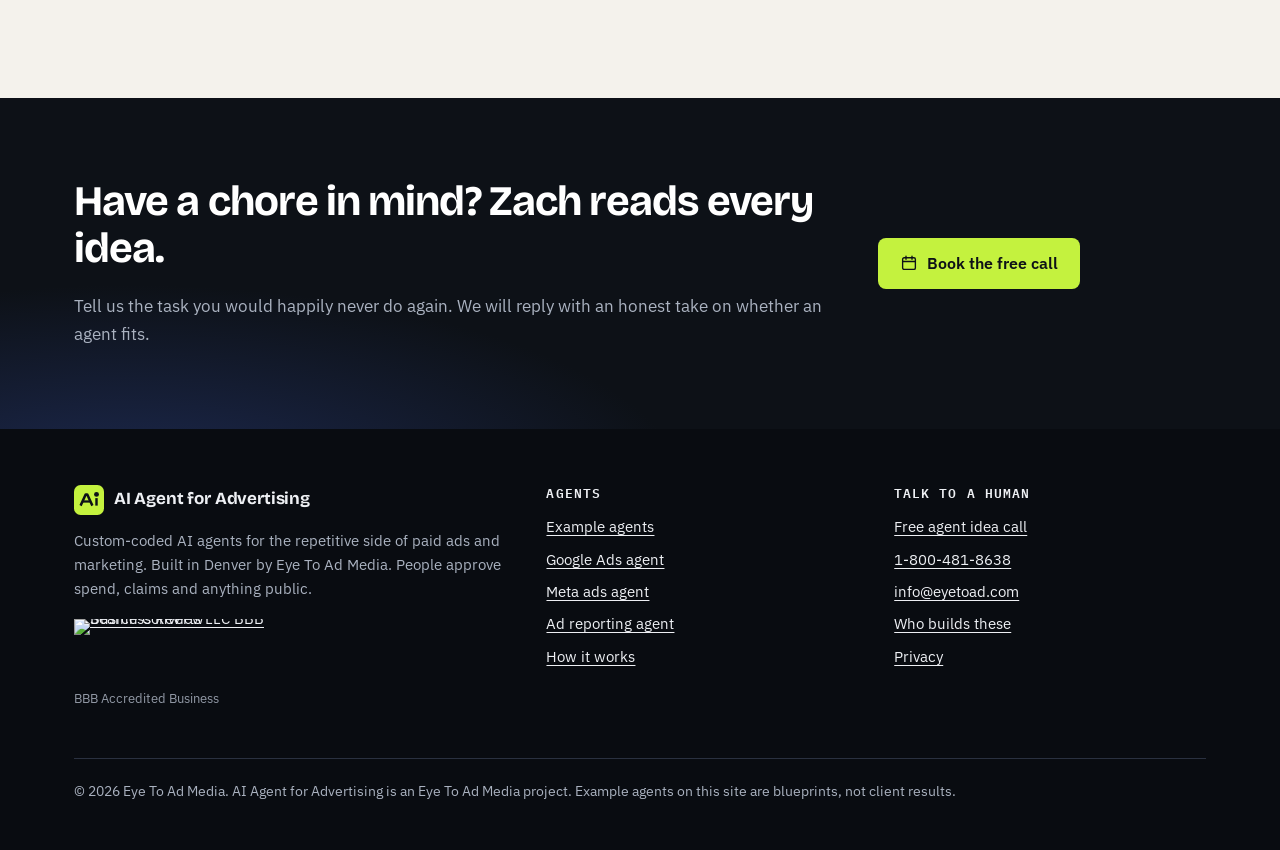
==== commit abafe0a8: "BBB seal trust strip, footer, form, value block; TMD mention on homepage Co-Authored-By: Claude Opus" ====
--- a/about/index.html
+++ b/about/index.html
@@ -28,9 +28,11 @@
 <link rel="stylesheet" href="https://fonts.googleapis.com/css2?family=Bricolage+Grotesque:opsz,wght@12..96,700&family=IBM+Plex+Mono:wght@500;600&family=IBM+Plex+Sans:wght@400;500;600&display=swap">
 <link rel="stylesheet" href="/assets/site.css">
 <script type="application/ld+json">{"@context": "https://schema.org", "@graph": [{"@type": "Organization", "@id": "https://aiagentforadvertising.com/#organization", "name": "AI Agent for Advertising", "url": "https://aiagentforadvertising.com/", "logo": {"@type": "ImageObject", "url": "https://aiagentforadvertising.com/apple-touch-icon.png", "width": 180, "height": 180}, "image": "https://aiagentforadvertising.com/og.png", "description": "Custom-coded AI agents for advertising and marketing work: budget pacing, search-term mining, ad copy drafts, lead follow-up and reporting, with human approval on spend and anything public.", "founder": {"@type": "Person", "name": "Zach Wennstedt"}, "parentOrganization": {"@id": "https://eyetoad.com/#organization", "name": "Eye To Ad Media", "url": "https://eyetoad.com/"}, "areaServed": {"@type": "Country", "name": "United States"}, "knowsAbout": ["AI agents for advertising", "Google Ads", "Meta ads", "PPC reporting", "marketing automation", "human-in-the-loop AI"]}, {"@type": "WebSite", "@id": "https://aiagentforadvertising.com/#website", "url": "https://aiagentforadvertising.com/", "name": "AI Agent for Advertising", "publisher": {"@id": "https://aiagentforadvertising.com/#organization"}, "inLanguage": "en-US"}, {"@type": "AboutPage", "@id": "https://aiagentforadvertising.com/about/#webpage", "url": "https://aiagentforadvertising.com/about/", "name": "About Zach Wennstedt and Eye To Ad Media, Denver", "description": "Meet Zach Wennstedt of Eye To Ad Media, a Denver SEO and ads agency since 2012. He codes each ad agent and runs it on his own work first.", "isPartOf": {"@id": "https://aiagentforadvertising.com/#website"}, "about": {"@id": "https://aiagentforadvertising.com/#organization"}, "inLanguage": "en-US", "primaryImageOfPage": {"@type": "ImageObject", "url": "https://aiagentforadvertising.com/og.png"}, "breadcrumb": {"@id": "https://aiagentforadvertising.com/about/#breadcrumb"}}, {"@type": "BreadcrumbList", "@id": "https://aiagentforadvertising.com/about/#breadcrumb", "itemListElement": [{"@type": "ListItem", "position": 1, "name": "Home", "item": "https://aiagentforadvertising.com/"}, {"@type": "ListItem", "position": 2, "name": "About", "item": "https://aiagentforadvertising.com/about/"}]}, {"@type": "Person", "@id": "https://aiagentforadvertising.com/about/#zach", "name": "Zach Wennstedt", "jobTitle": "Founder", "worksFor": {"@id": "https://eyetoad.com/#organization", "name": "Eye To Ad Media"}, "knowsAbout": ["Google Ads", "Meta ads", "SEO", "AI agents"]}]}</script>
+<style id="bbbx-css">.bbbx-f{margin:18px 0 6px;display:flex;flex-direction:column;align-items:flex-start;gap:6px}.bbbx-f a{display:inline-block;line-height:0;border:0;padding:0;background:none}.bbbx-f img{width:200px;max-width:100%;height:auto;display:block;margin:0}.bbbx-f span{font-size:13px;line-height:1.35;opacity:.85}.bbbx-form{grid-column:1/-1;flex:1 0 100%;width:100%;box-sizing:border-box;display:flex;align-items:center;justify-content:center;gap:10px;flex-wrap:wrap;margin:14px 0 0;padding:0;font-size:13px;line-height:1.35;text-align:left}.bbbx-form a{display:inline-block;line-height:0;border:0;padding:0;background:none;box-shadow:none}.bbbx-form img{width:150px;height:auto;max-width:100%;display:block;margin:0}.bbbx-form span{opacity:.85;max-width:240px;text-align:center}.bbbx-strip{background:var(--bx-bg,#fff);color:var(--bx-fg,#1f2937);border-bottom:1px solid var(--bx-line,rgba(0,0,0,.08));font-size:13px;line-height:1.3;box-sizing:border-box}.bbbx-strip .bbbx-in{max-width:1240px;margin:0 auto;padding:5px 16px;display:flex;align-items:center;justify-content:center;gap:12px;flex-wrap:nowrap;min-height:46px;box-sizing:border-box}.bbbx-strip{height:47px;overflow:hidden}.bbbx-strip a{display:inline-block;line-height:0;flex:none}.bbbx-strip img{width:118px;height:auto;display:block}.bbbx-strip b{font-weight:600}@media(max-width:520px){.bbbx-strip .bbbx-in{gap:10px;padding:4px 12px}.bbbx-strip .bbbx-x{display:none}.bbbx-strip img{width:108px}}:root{--bx-bg:#0a0d12;--bx-fg:#c9d1d9;--bx-line:rgba(255,255,255,.07);--bv-bg:#f6f7f9;--bv-acc:#4d7c0f}</style>
 </head>
 <body>
 <a class="skip" href="#main">Skip to content</a>
+<div class="bbbx-strip" role="note" aria-label="BBB accreditation"><div class="bbbx-in"><a href="https://www.bbb.org/us/co/denver/profile/advertising-agencies/search-converts-llc-1296-90228702/#sealclick" target="_blank" rel="nofollow noopener" aria-label="Search Converts LLC BBB Business Review (opens BBB profile)"><img src="https://seal-alaskaoregonwesternwashington.bbb.org/seals/blue-seal-200-65-bbb-90228702.png" width="200" height="65" alt="Search Converts LLC BBB Business Review" decoding="async"></a><span><b>BBB Accredited Business</b><span class="bbbx-x"> &middot; Eye To Ad Media, in Denver since 2012</span></span></div></div>
 <header class="site-head"><div class="wrap">
 <a class="brand" href="/" aria-label="AI Agent for Advertising home"><svg viewBox="0 0 32 32" aria-hidden="true" focusable="false"><rect width="32" height="32" rx="7" fill="#c4f23e"/><path d="M7 22l5.5-12h1.6L19.6 22" fill="none" stroke="#0d1117" stroke-width="2.6" stroke-linejoin="round"/><path d="M9.6 17.6h7.4" stroke="#0d1117" stroke-width="2.4"/><circle cx="24" cy="10" r="2.6" fill="#0d1117"/><path d="M24 14v8" stroke="#0d1117" stroke-width="2.6"/></svg><span>AI Agent for Advertising<small>by Eye To Ad Media</small></span></a>
 <nav class="nav" aria-label="Main"><a href="/examples/">Examples</a><a href="/google-ads-agent/">Google Ads</a><a href="/meta-ads-agent/">Meta Ads</a><a href="/ad-reporting-agent/">Reporting</a><a href="/how-it-works/">How it works</a><a href="/about/" aria-current="page">About</a><a class="btn btn-lime" href="/contact/">Free idea call</a></nav>
@@ -81,7 +83,7 @@
 </main>
 <footer class="foot"><div class="wrap">
 <div class="about"><a class="brand" href="/"><svg viewBox="0 0 32 32" aria-hidden="true" focusable="false"><rect width="32" height="32" rx="7" fill="#c4f23e"/><path d="M7 22l5.5-12h1.6L19.6 22" fill="none" stroke="#0d1117" stroke-width="2.6" stroke-linejoin="round"/><path d="M9.6 17.6h7.4" stroke="#0d1117" stroke-width="2.4"/><circle cx="24" cy="10" r="2.6" fill="#0d1117"/><path d="M24 14v8" stroke="#0d1117" stroke-width="2.6"/></svg><span>AI Agent for Advertising</span></a>
-<p style="margin-top:14px">Custom-coded AI agents for the repetitive side of paid ads and marketing. Built in Denver by Eye To Ad Media. People approve spend, claims and anything public.</p></div>
+<p style="margin-top:14px">Custom-coded AI agents for the repetitive side of paid ads and marketing. Built in Denver by Eye To Ad Media. People approve spend, claims and anything public.</p><div class="bbbx-f"><a href="https://www.bbb.org/us/co/denver/profile/advertising-agencies/search-converts-llc-1296-90228702/#sealclick" target="_blank" rel="nofollow noopener" aria-label="Search Converts LLC BBB Business Review (opens BBB profile)"><img src="https://seal-alaskaoregonwesternwashington.bbb.org/seals/blue-seal-200-65-bbb-90228702.png" width="200" height="65" alt="Search Converts LLC BBB Business Review" loading="lazy" decoding="async"></a><span>BBB Accredited Business</span></div></div>
 <div><h2>Agents</h2><ul>
 <li><a href="/examples/">Example agents</a></li><li><a href="/google-ads-agent/">Google Ads agent</a></li>
 <li><a href="/meta-ads-agent/">Meta ads agent</a></li><li><a href="/ad-reporting-agent/">Ad reporting agent</a></li>
@@ -89,7 +91,7 @@
 <div><h2>Talk to a human</h2><ul>
 <li><a href="/contact/">Free agent idea call</a></li>
 <li><a href="tel:+18004818638">1-800-481-8638</a></li>
-<li><a href="mailto:info@eyetoad.com">info@eyetoad.com</a></li>
+<li><a class="eml" data-u="info" data-d="eyetoad.com" href="/contact/">info (at) eyetoad.com</a></li>
 <li><a href="/about/">Who builds these</a></li><li><a href="/privacy/">Privacy</a></li></ul></div>
 <p class="legal">&copy; 2026 Eye To Ad Media. AI Agent for Advertising is an Eye To Ad Media project. Example agents on this site are blueprints, not client results.</p>
 </div></footer>
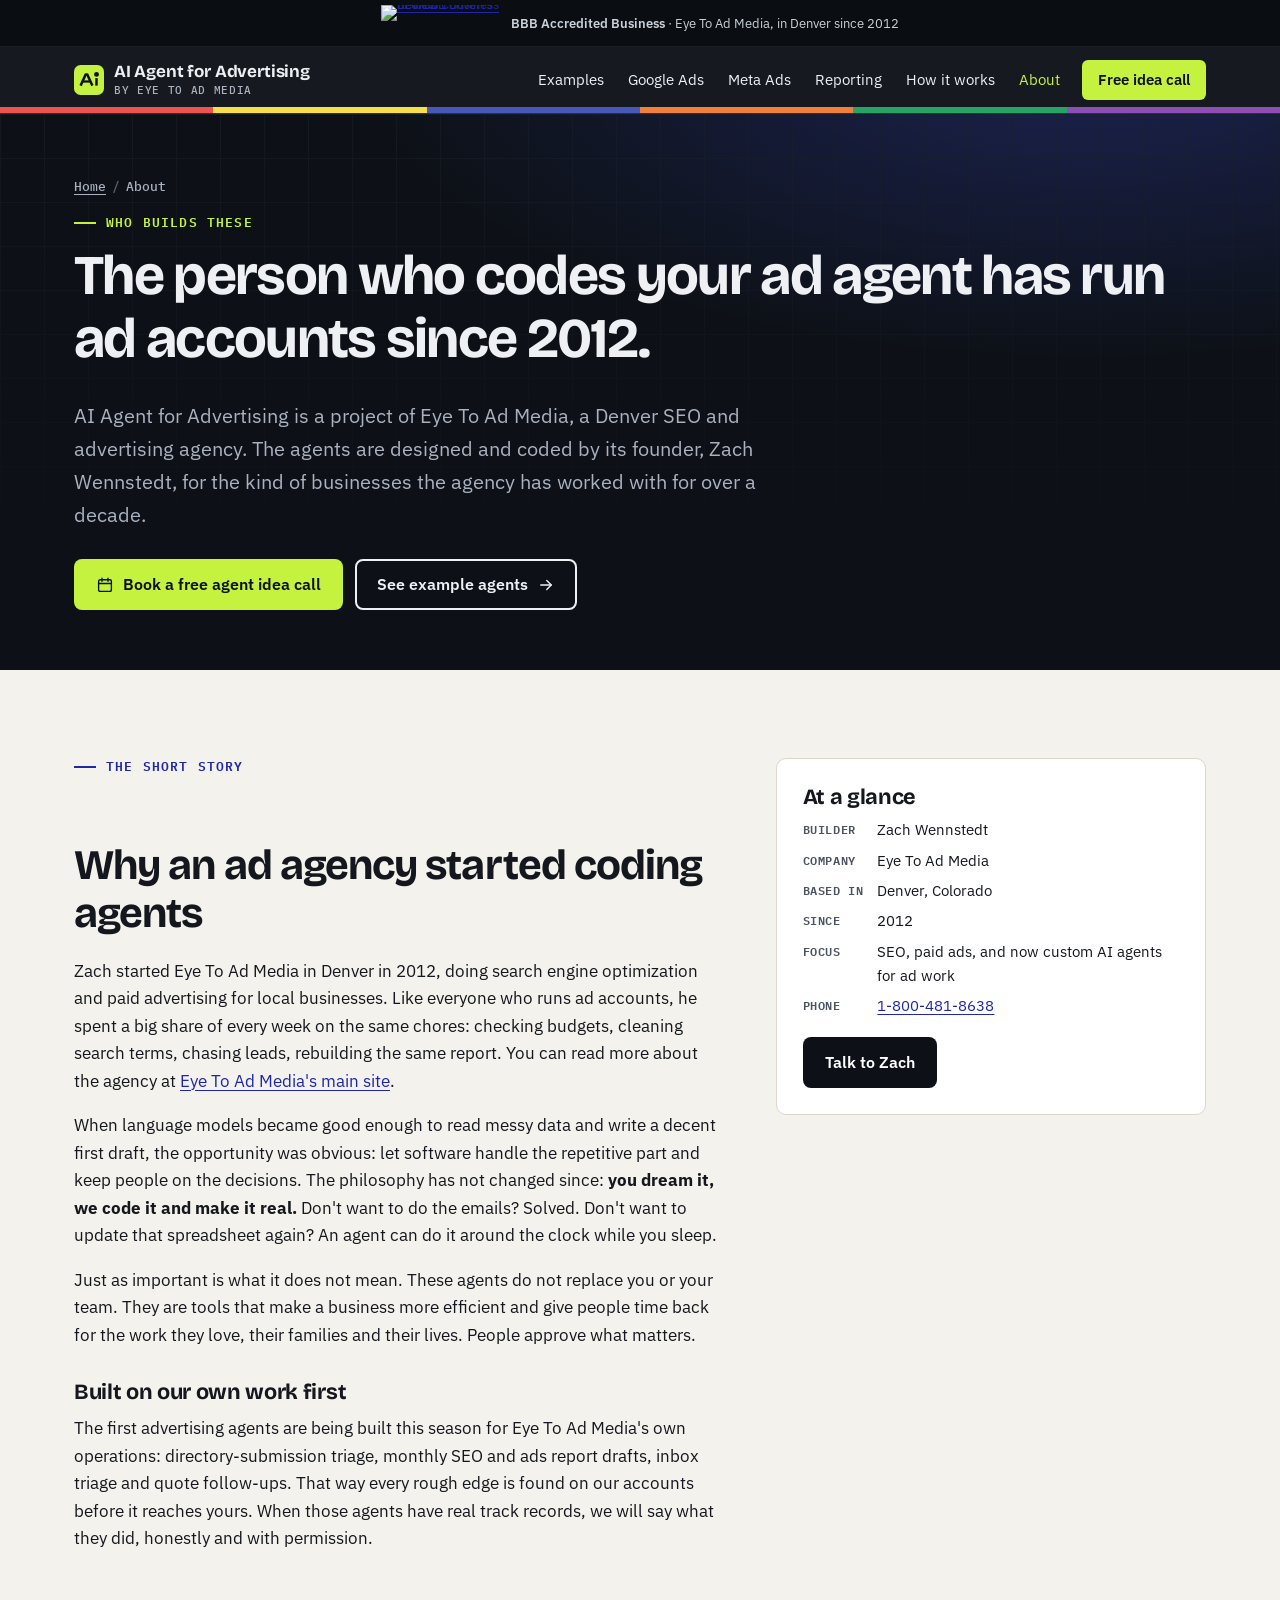
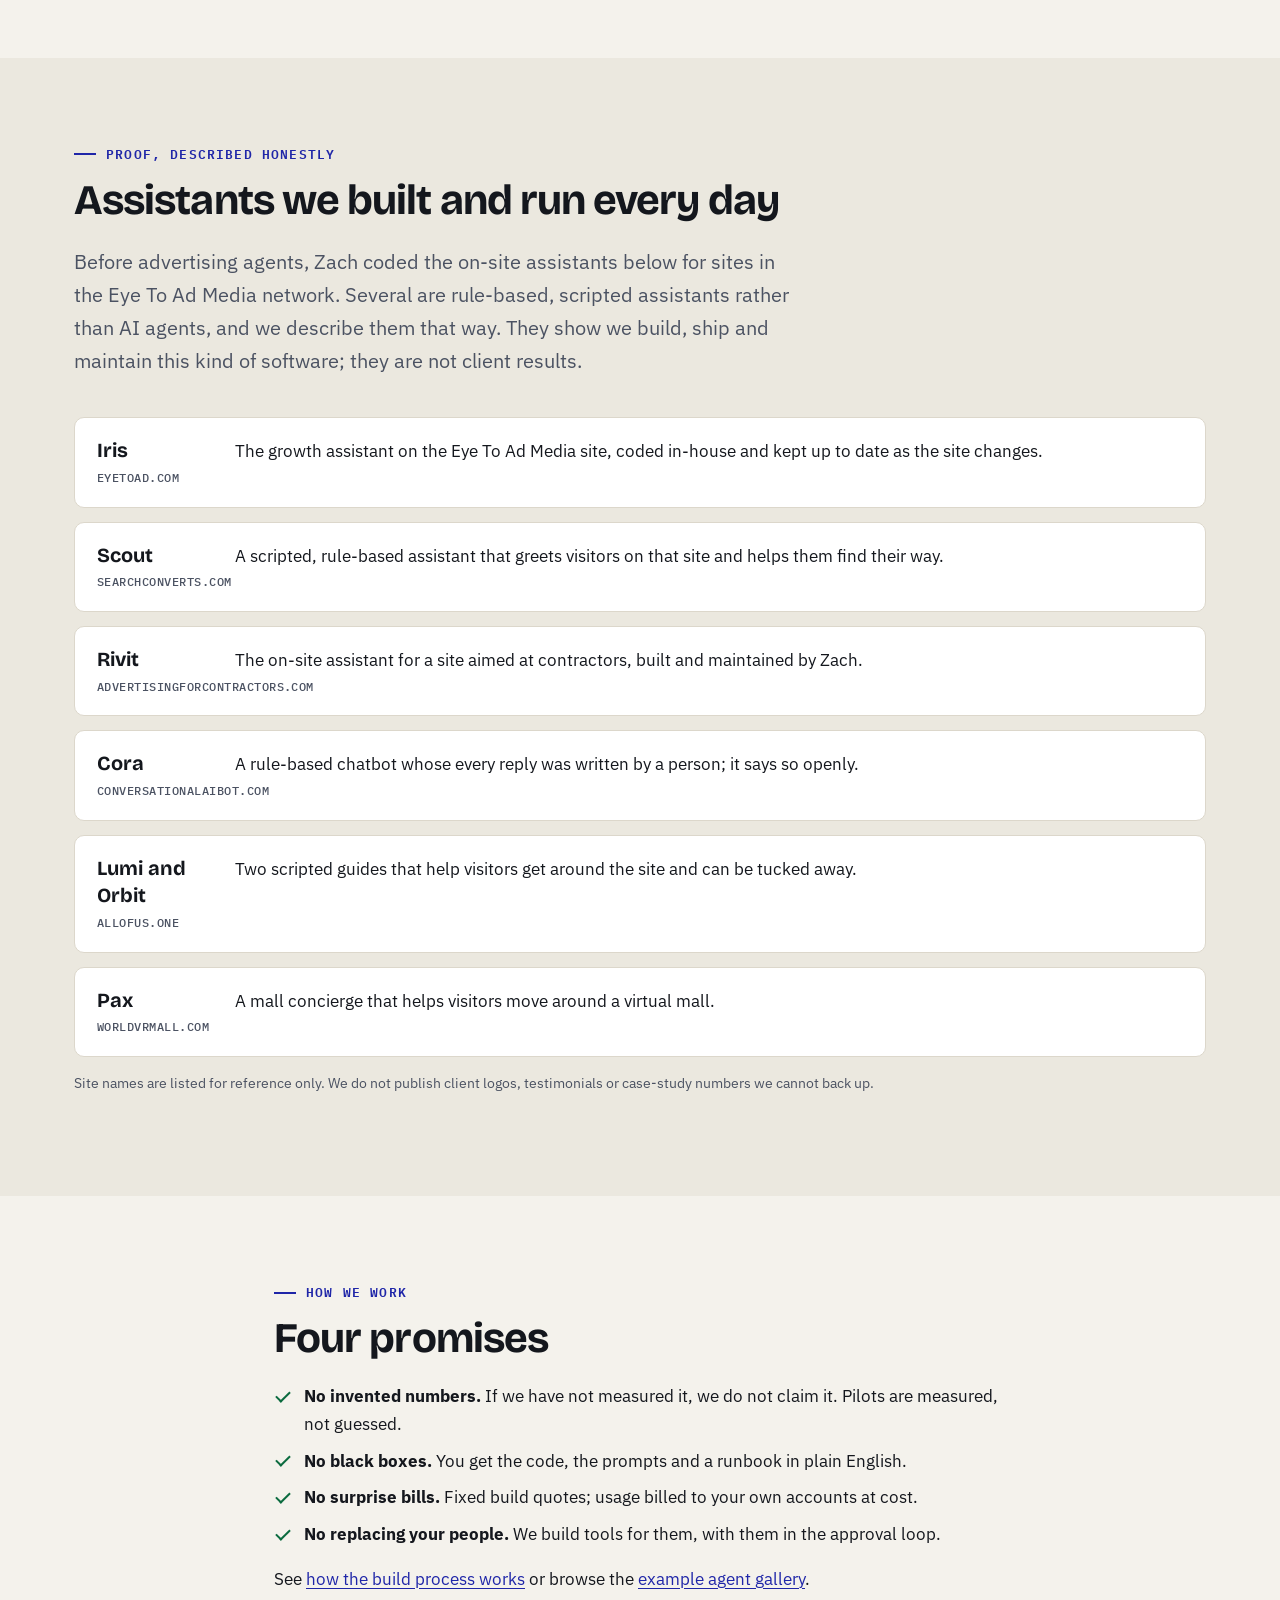
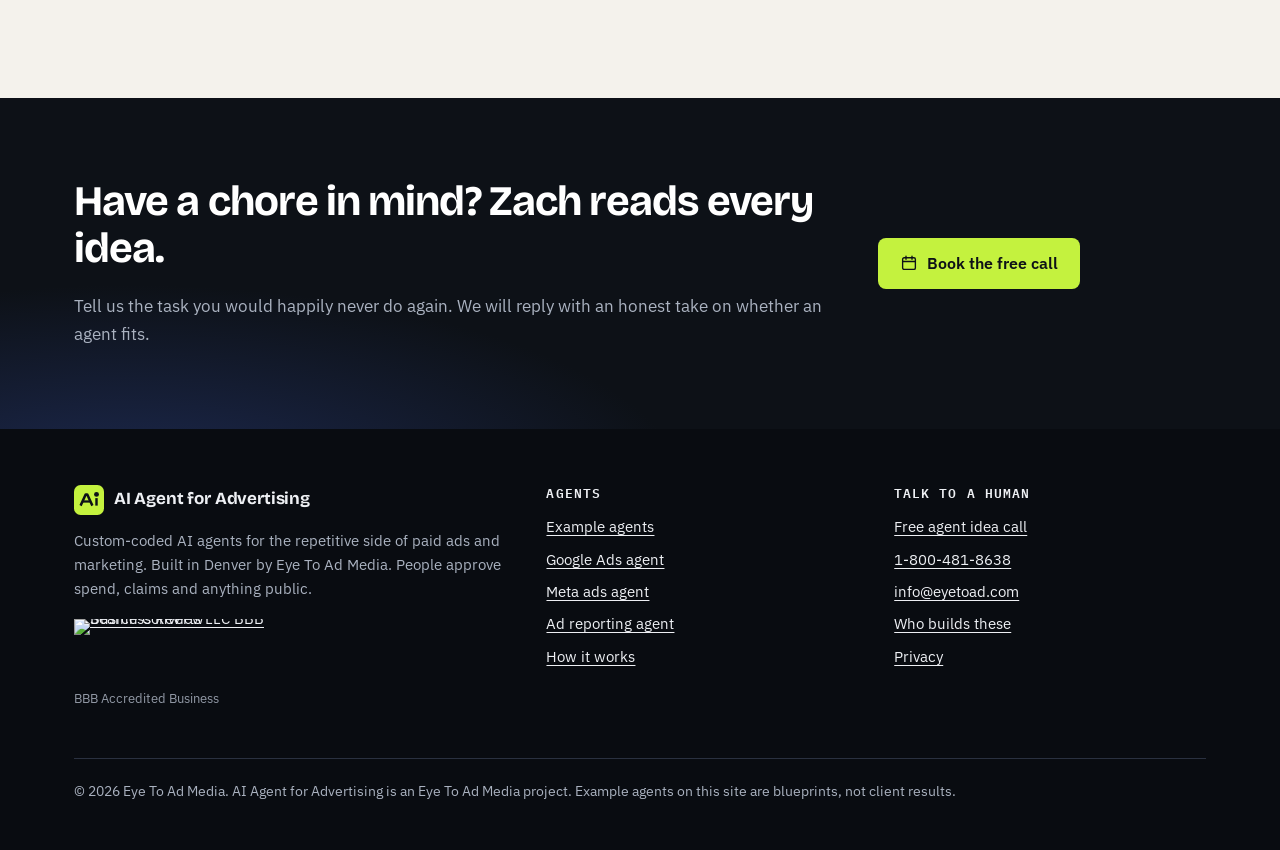
==== commit a6564feb: "Use shared Eye To Ad Media favicon on every page; add Eye To Ad color band to header Co-Authored-By:" ====
--- a/about/index.html
+++ b/about/index.html
@@ -8,8 +8,9 @@
 <link rel="canonical" href="https://aiagentforadvertising.com/about/">
 <meta name="robots" content="index,follow,max-image-preview:large">
 <meta name="theme-color" content="#0d1117">
-<link rel="icon" href="/favicon.svg" type="image/svg+xml">
-<link rel="apple-touch-icon" href="/apple-touch-icon.png">
+<link rel="icon" type="image/png" sizes="32x32" href="/eye-to-ad-media-favicon-32.png">
+<link rel="icon" href="/favicon.ico" sizes="any">
+<link rel="apple-touch-icon" sizes="180x180" href="/eye-to-ad-media-apple-touch-icon.png">
 <meta property="og:type" content="website">
 <meta property="og:site_name" content="AI Agent for Advertising">
 <meta property="og:title" content="About Zach Wennstedt and Eye To Ad Media, Denver">
@@ -29,6 +30,7 @@
 <link rel="stylesheet" href="/assets/site.css">
 <script type="application/ld+json">{"@context": "https://schema.org", "@graph": [{"@type": "Organization", "@id": "https://aiagentforadvertising.com/#organization", "name": "AI Agent for Advertising", "url": "https://aiagentforadvertising.com/", "logo": {"@type": "ImageObject", "url": "https://aiagentforadvertising.com/apple-touch-icon.png", "width": 180, "height": 180}, "image": "https://aiagentforadvertising.com/og.png", "description": "Custom-coded AI agents for advertising and marketing work: budget pacing, search-term mining, ad copy drafts, lead follow-up and reporting, with human approval on spend and anything public.", "founder": {"@type": "Person", "name": "Zach Wennstedt"}, "parentOrganization": {"@id": "https://eyetoad.com/#organization", "name": "Eye To Ad Media", "url": "https://eyetoad.com/"}, "areaServed": {"@type": "Country", "name": "United States"}, "knowsAbout": ["AI agents for advertising", "Google Ads", "Meta ads", "PPC reporting", "marketing automation", "human-in-the-loop AI"]}, {"@type": "WebSite", "@id": "https://aiagentforadvertising.com/#website", "url": "https://aiagentforadvertising.com/", "name": "AI Agent for Advertising", "publisher": {"@id": "https://aiagentforadvertising.com/#organization"}, "inLanguage": "en-US"}, {"@type": "AboutPage", "@id": "https://aiagentforadvertising.com/about/#webpage", "url": "https://aiagentforadvertising.com/about/", "name": "About Zach Wennstedt and Eye To Ad Media, Denver", "description": "Meet Zach Wennstedt of Eye To Ad Media, a Denver SEO and ads agency since 2012. He codes each ad agent and runs it on his own work first.", "isPartOf": {"@id": "https://aiagentforadvertising.com/#website"}, "about": {"@id": "https://aiagentforadvertising.com/#organization"}, "inLanguage": "en-US", "primaryImageOfPage": {"@type": "ImageObject", "url": "https://aiagentforadvertising.com/og.png"}, "breadcrumb": {"@id": "https://aiagentforadvertising.com/about/#breadcrumb"}}, {"@type": "BreadcrumbList", "@id": "https://aiagentforadvertising.com/about/#breadcrumb", "itemListElement": [{"@type": "ListItem", "position": 1, "name": "Home", "item": "https://aiagentforadvertising.com/"}, {"@type": "ListItem", "position": 2, "name": "About", "item": "https://aiagentforadvertising.com/about/"}]}, {"@type": "Person", "@id": "https://aiagentforadvertising.com/about/#zach", "name": "Zach Wennstedt", "jobTitle": "Founder", "worksFor": {"@id": "https://eyetoad.com/#organization", "name": "Eye To Ad Media"}, "knowsAbout": ["Google Ads", "Meta ads", "SEO", "AI agents"]}]}</script>
 <style id="bbbx-css">.bbbx-f{margin:18px 0 6px;display:flex;flex-direction:column;align-items:flex-start;gap:6px}.bbbx-f a{display:inline-block;line-height:0;border:0;padding:0;background:none}.bbbx-f img{width:200px;max-width:100%;height:auto;display:block;margin:0}.bbbx-f span{font-size:13px;line-height:1.35;opacity:.85}.bbbx-form{grid-column:1/-1;flex:1 0 100%;width:100%;box-sizing:border-box;display:flex;align-items:center;justify-content:center;gap:10px;flex-wrap:wrap;margin:14px 0 0;padding:0;font-size:13px;line-height:1.35;text-align:left}.bbbx-form a{display:inline-block;line-height:0;border:0;padding:0;background:none;box-shadow:none}.bbbx-form img{width:150px;height:auto;max-width:100%;display:block;margin:0}.bbbx-form span{opacity:.85;max-width:240px;text-align:center}.bbbx-strip{background:var(--bx-bg,#fff);color:var(--bx-fg,#1f2937);border-bottom:1px solid var(--bx-line,rgba(0,0,0,.08));font-size:13px;line-height:1.3;box-sizing:border-box}.bbbx-strip .bbbx-in{max-width:1240px;margin:0 auto;padding:5px 16px;display:flex;align-items:center;justify-content:center;gap:12px;flex-wrap:nowrap;min-height:46px;box-sizing:border-box}.bbbx-strip{height:47px;overflow:hidden}.bbbx-strip a{display:inline-block;line-height:0;flex:none}.bbbx-strip img{width:118px;height:auto;display:block}.bbbx-strip b{font-weight:600}@media(max-width:520px){.bbbx-strip .bbbx-in{gap:10px;padding:4px 12px}.bbbx-strip .bbbx-x{display:none}.bbbx-strip img{width:108px}}:root{--bx-bg:#0a0d12;--bx-fg:#c9d1d9;--bx-line:rgba(255,255,255,.07);--bv-bg:#f6f7f9;--bv-acc:#4d7c0f}</style>
+<style id="eta-cband-css">.eta-cband{position:absolute;left:0;right:0;bottom:0;height:6px;display:flex;pointer-events:none;z-index:1}.eta-cband span{flex:1}</style>
 </head>
 <body>
 <a class="skip" href="#main">Skip to content</a>
@@ -37,7 +39,7 @@
 <a class="brand" href="/" aria-label="AI Agent for Advertising home"><svg viewBox="0 0 32 32" aria-hidden="true" focusable="false"><rect width="32" height="32" rx="7" fill="#c4f23e"/><path d="M7 22l5.5-12h1.6L19.6 22" fill="none" stroke="#0d1117" stroke-width="2.6" stroke-linejoin="round"/><path d="M9.6 17.6h7.4" stroke="#0d1117" stroke-width="2.4"/><circle cx="24" cy="10" r="2.6" fill="#0d1117"/><path d="M24 14v8" stroke="#0d1117" stroke-width="2.6"/></svg><span>AI Agent for Advertising<small>by Eye To Ad Media</small></span></a>
 <nav class="nav" aria-label="Main"><a href="/examples/">Examples</a><a href="/google-ads-agent/">Google Ads</a><a href="/meta-ads-agent/">Meta Ads</a><a href="/ad-reporting-agent/">Reporting</a><a href="/how-it-works/">How it works</a><a href="/about/" aria-current="page">About</a><a class="btn btn-lime" href="/contact/">Free idea call</a></nav>
 <details class="menu"><summary aria-label="Open menu"><svg viewBox="0 0 24 24" fill="none" stroke="currentColor" stroke-width="1.8" stroke-linecap="round" stroke-linejoin="round" aria-hidden="true" focusable="false"><path d="M4 7h16M4 12h16M4 17h16"/></svg>Menu</summary><nav aria-label="Mobile"><a href="/examples/">Examples</a><a href="/google-ads-agent/">Google Ads</a><a href="/meta-ads-agent/">Meta Ads</a><a href="/ad-reporting-agent/">Reporting</a><a href="/how-it-works/">How it works</a><a href="/about/" aria-current="page">About</a><a class="btn btn-lime" href="/contact/">Free idea call</a></nav></details>
-</div></header>
+</div><div class="eta-cband" aria-hidden="true"><span style="background:#EF5350"></span><span style="background:#F5DF4D"></span><span style="background:#4658B8"></span><span style="background:#F2803A"></span><span style="background:#27A366"></span><span style="background:#8E4FB5"></span></div></header>
 <main id="main">
 
 <section class="hero dark page-hero" aria-labelledby="h1"><div class="wrap">
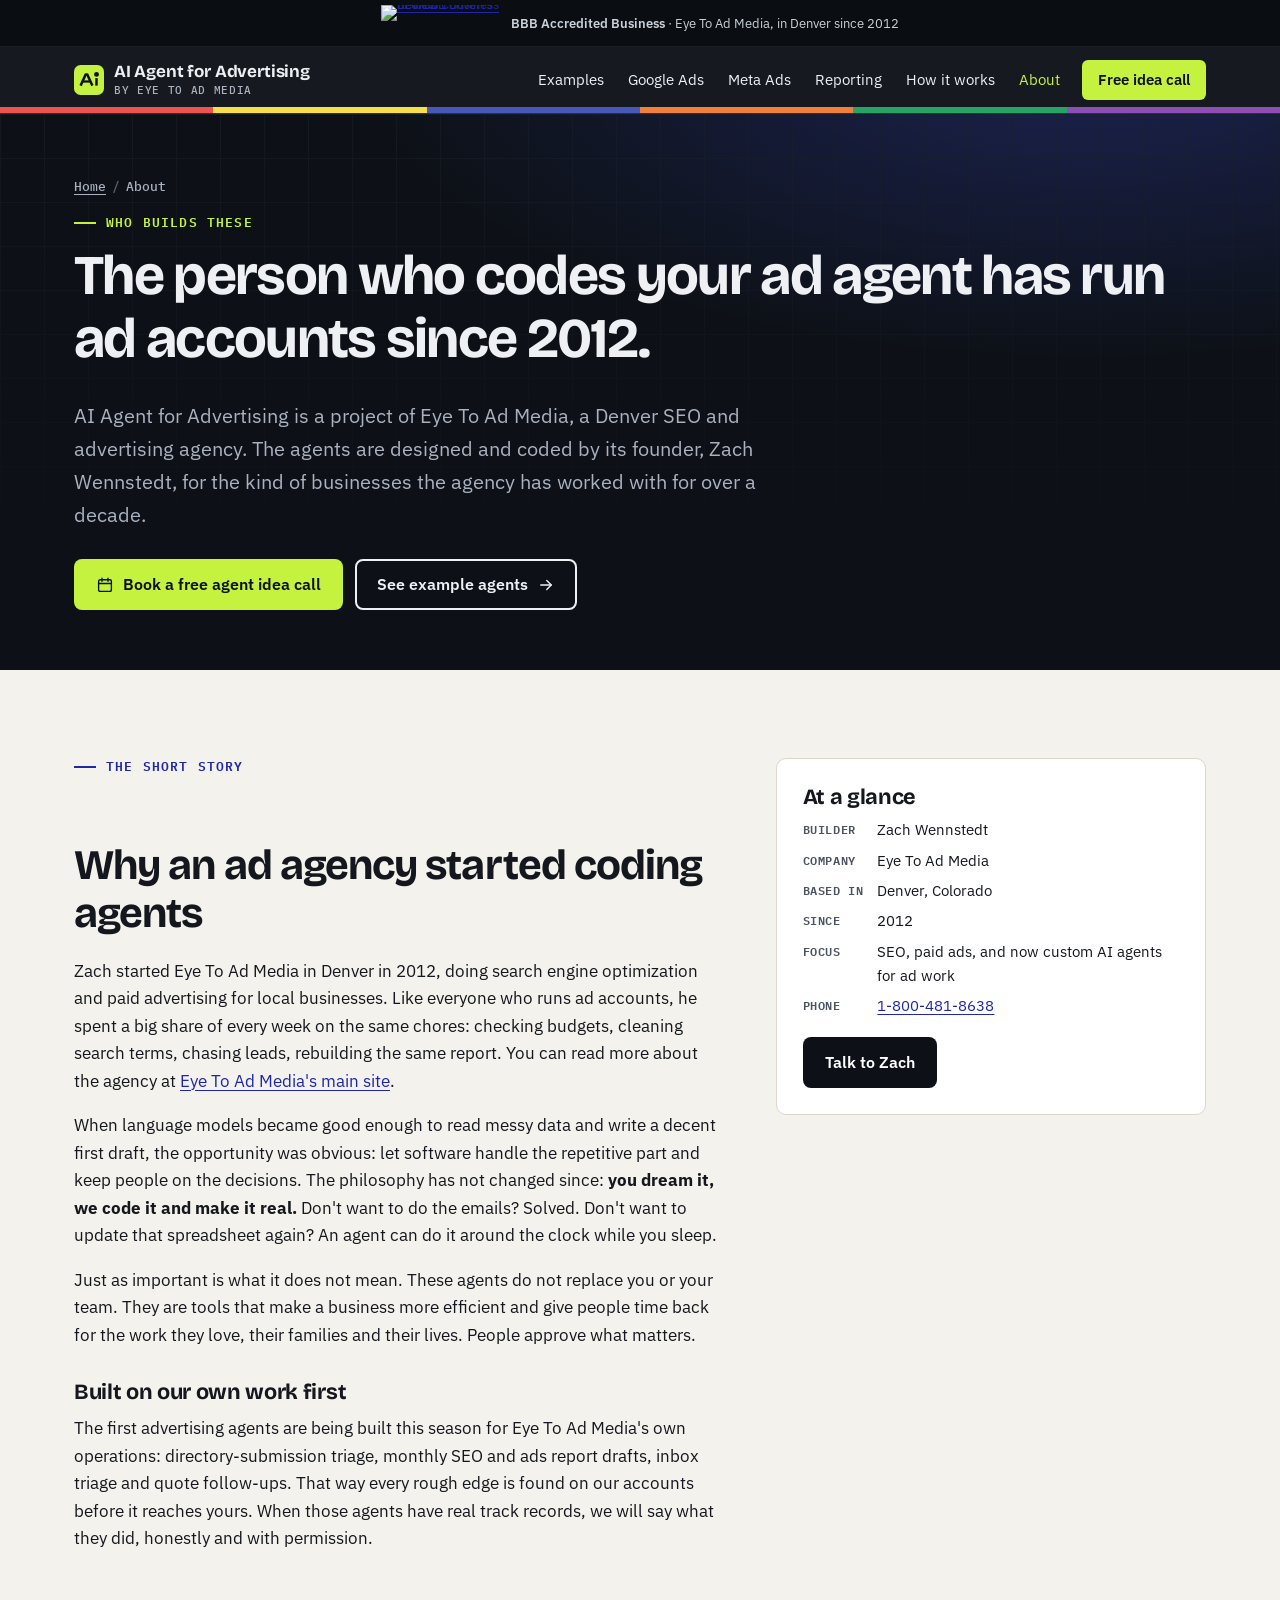
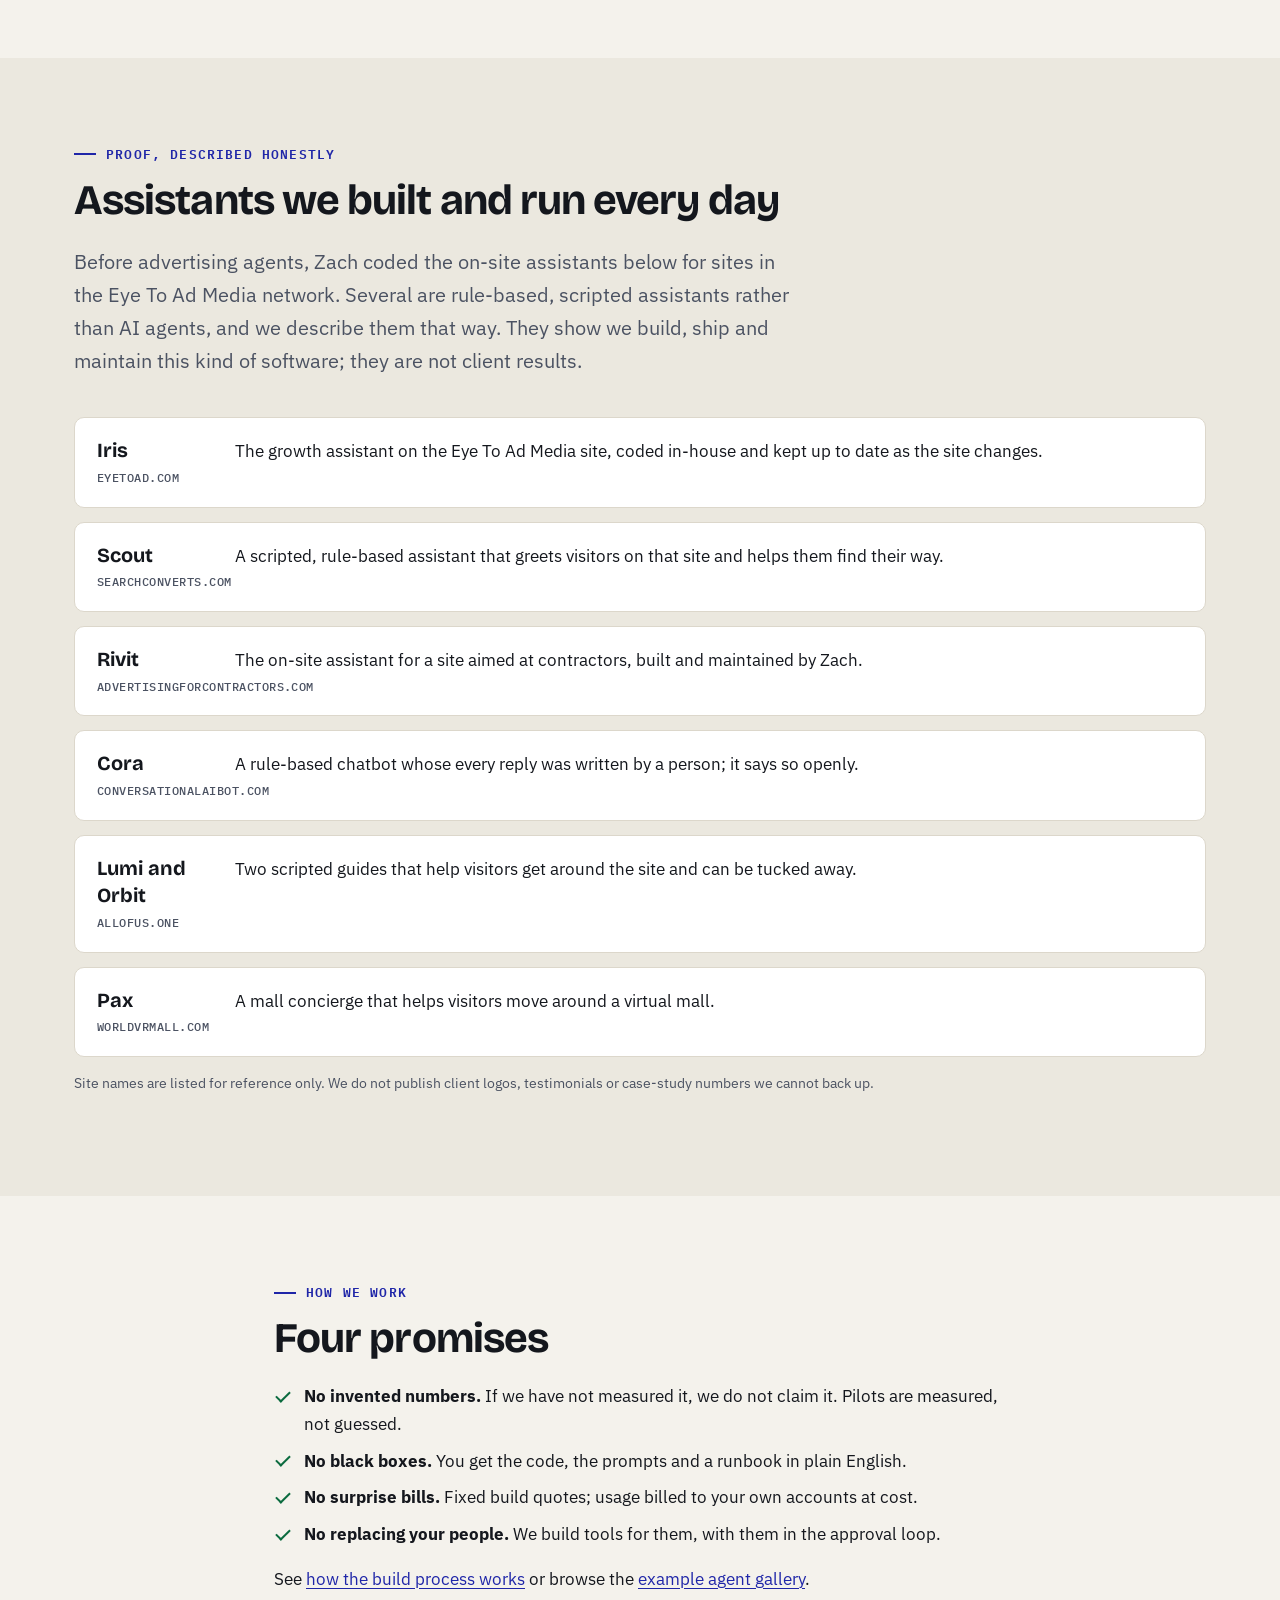
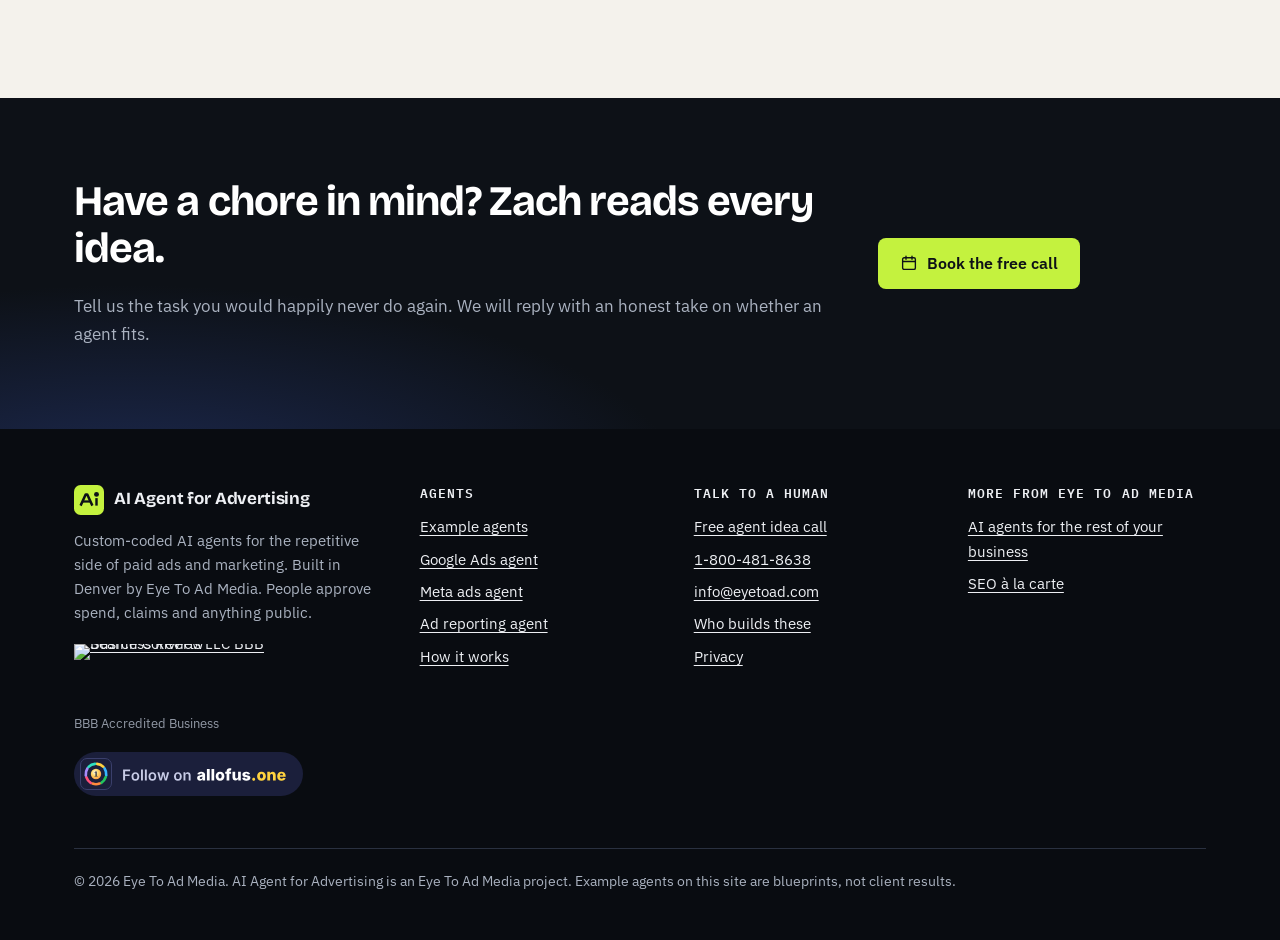
==== commit f9463ecc: "Results-first copy, animated before/after scenes, cross-links, allofus badge, SEO tune-up - Hero and" ====
--- a/about/index.html
+++ b/about/index.html
@@ -85,7 +85,7 @@
 </main>
 <footer class="foot"><div class="wrap">
 <div class="about"><a class="brand" href="/"><svg viewBox="0 0 32 32" aria-hidden="true" focusable="false"><rect width="32" height="32" rx="7" fill="#c4f23e"/><path d="M7 22l5.5-12h1.6L19.6 22" fill="none" stroke="#0d1117" stroke-width="2.6" stroke-linejoin="round"/><path d="M9.6 17.6h7.4" stroke="#0d1117" stroke-width="2.4"/><circle cx="24" cy="10" r="2.6" fill="#0d1117"/><path d="M24 14v8" stroke="#0d1117" stroke-width="2.6"/></svg><span>AI Agent for Advertising</span></a>
-<p style="margin-top:14px">Custom-coded AI agents for the repetitive side of paid ads and marketing. Built in Denver by Eye To Ad Media. People approve spend, claims and anything public.</p><div class="bbbx-f"><a href="https://www.bbb.org/us/co/denver/profile/advertising-agencies/search-converts-llc-1296-90228702/#sealclick" target="_blank" rel="nofollow noopener" aria-label="Search Converts LLC BBB Business Review (opens BBB profile)"><img src="https://seal-alaskaoregonwesternwashington.bbb.org/seals/blue-seal-200-65-bbb-90228702.png" width="200" height="65" alt="Search Converts LLC BBB Business Review" loading="lazy" decoding="async"></a><span>BBB Accredited Business</span></div></div>
+<p style="margin-top:14px">Custom-coded AI agents for the repetitive side of paid ads and marketing. Built in Denver by Eye To Ad Media. People approve spend, claims and anything public.</p><div class="bbbx-f"><a href="https://www.bbb.org/us/co/denver/profile/advertising-agencies/search-converts-llc-1296-90228702/#sealclick" target="_blank" rel="nofollow noopener" aria-label="Search Converts LLC BBB Business Review (opens BBB profile)"><img src="https://seal-alaskaoregonwesternwashington.bbb.org/seals/blue-seal-200-65-bbb-90228702.png" width="200" height="65" alt="Search Converts LLC BBB Business Review" loading="lazy" decoding="async"></a><span>BBB Accredited Business</span></div><a class="aou" href="https://allofus.one/?page=eye-to-ad-media" target="_blank" rel="noopener"><img src="/assets/follow-badge-dark.svg" width="229" height="44" alt="Follow Eye To Ad Media on allofus.one" loading="lazy" decoding="async"></a></div>
 <div><h2>Agents</h2><ul>
 <li><a href="/examples/">Example agents</a></li><li><a href="/google-ads-agent/">Google Ads agent</a></li>
 <li><a href="/meta-ads-agent/">Meta ads agent</a></li><li><a href="/ad-reporting-agent/">Ad reporting agent</a></li>
@@ -95,6 +95,9 @@
 <li><a href="tel:+18004818638">1-800-481-8638</a></li>
 <li><a class="eml" data-u="info" data-d="eyetoad.com" href="/contact/">info (at) eyetoad.com</a></li>
 <li><a href="/about/">Who builds these</a></li><li><a href="/privacy/">Privacy</a></li></ul></div>
+<div><h2>More from Eye To Ad Media</h2><ul>
+<li><a href="https://eyetoad.com/ai-agents-for-business/">AI agents for the rest of your business</a></li>
+<li><a href="https://eyetoad.com/seo-a-la-carte/">SEO &agrave; la carte</a></li></ul></div>
 <p class="legal">&copy; 2026 Eye To Ad Media. AI Agent for Advertising is an Eye To Ad Media project. Example agents on this site are blueprints, not client results.</p>
 </div></footer>
 <script src="/assets/site.js" defer></script>
--- a/assets/site.css
+++ b/assets/site.css
@@ -252,7 +252,9 @@
 
 /* footer */
 .foot{background:#090c11;color:var(--on-dark-muted);padding:56px 0 34px;font-size:15px}
-.foot .wrap{display:grid;grid-template-columns:1.4fr 1fr 1fr;gap:36px}
+.foot .wrap{display:grid;grid-template-columns:1.3fr 1fr 1fr 1fr;gap:36px}
+.foot .aou{display:inline-block;line-height:0;margin-top:14px}
+.foot .aou img{width:229px;height:auto;max-width:100%;display:block}
 .foot h2{font:600 13px/1.3 var(--f-mono);color:var(--on-dark);text-transform:uppercase;letter-spacing:.08em;margin:0 0 14px}
 .foot ul{list-style:none;padding:0;margin:0}
 .foot li{margin:0 0 8px}
